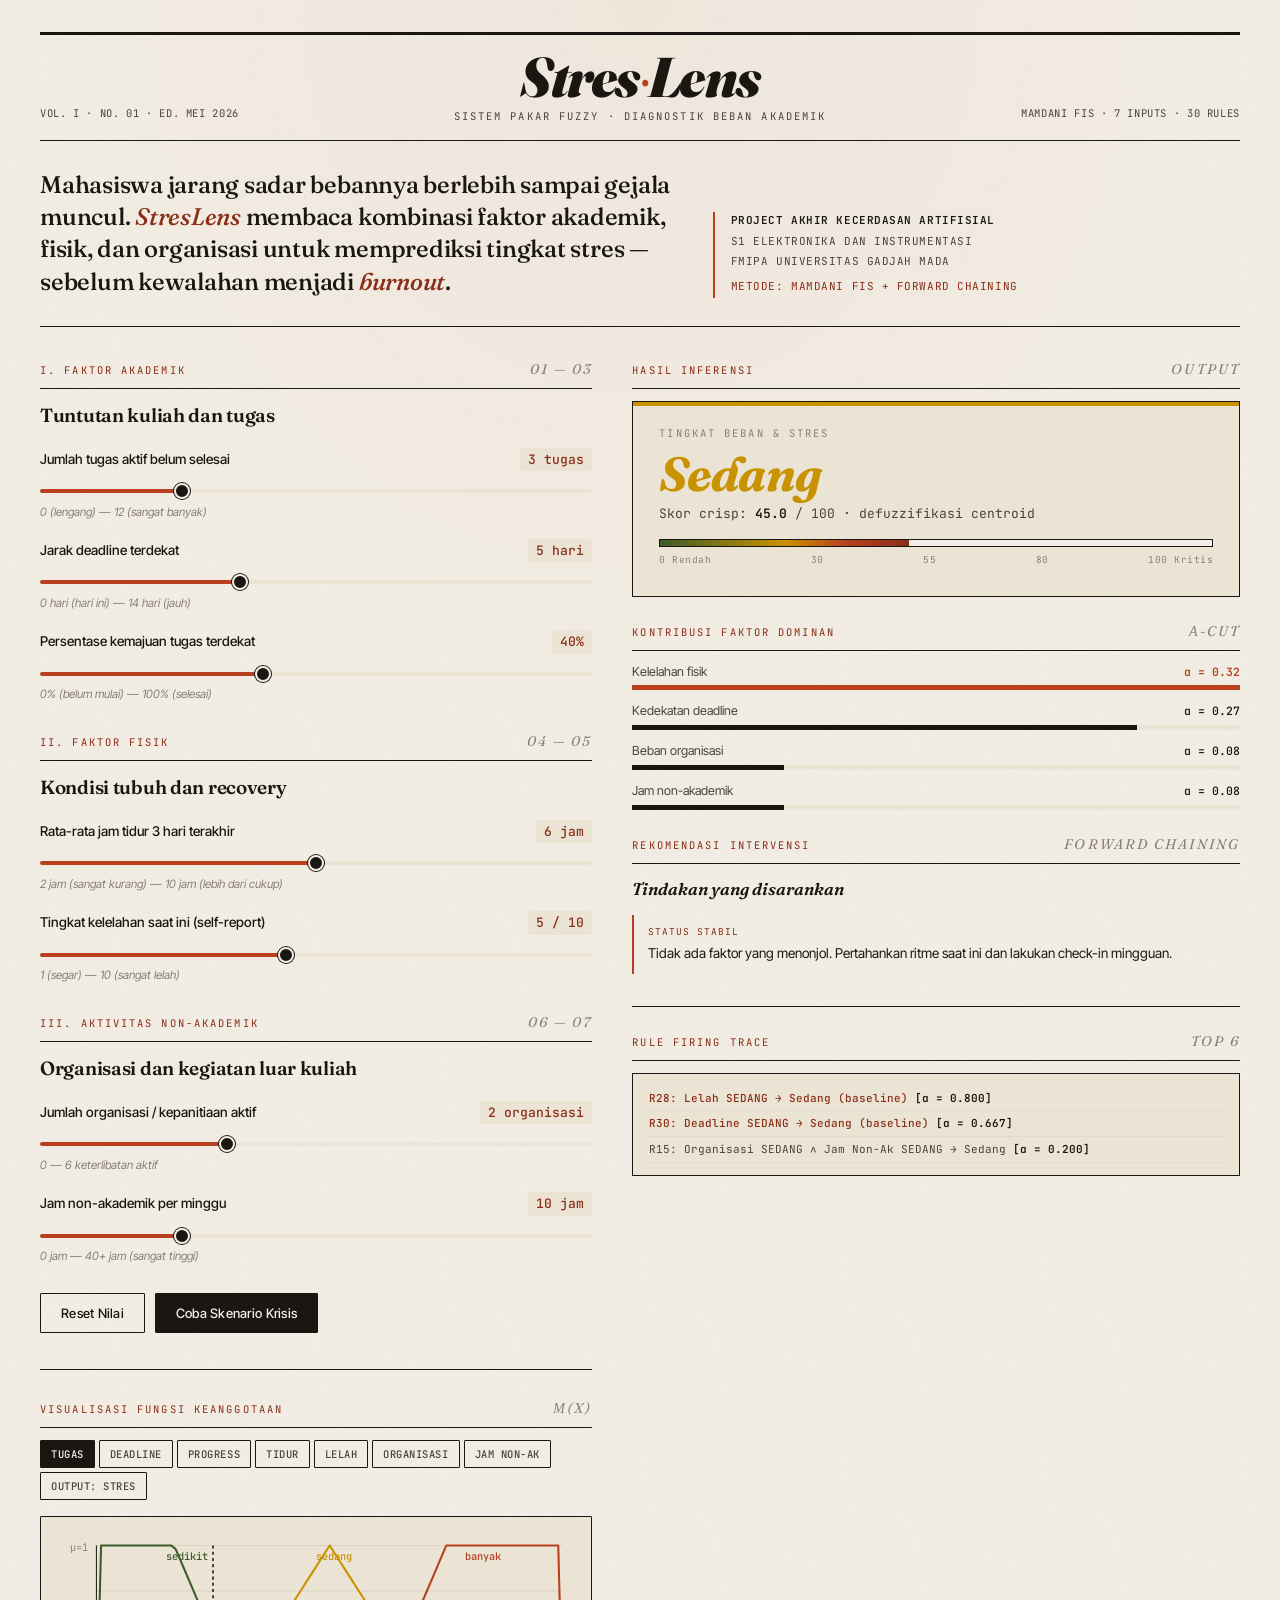
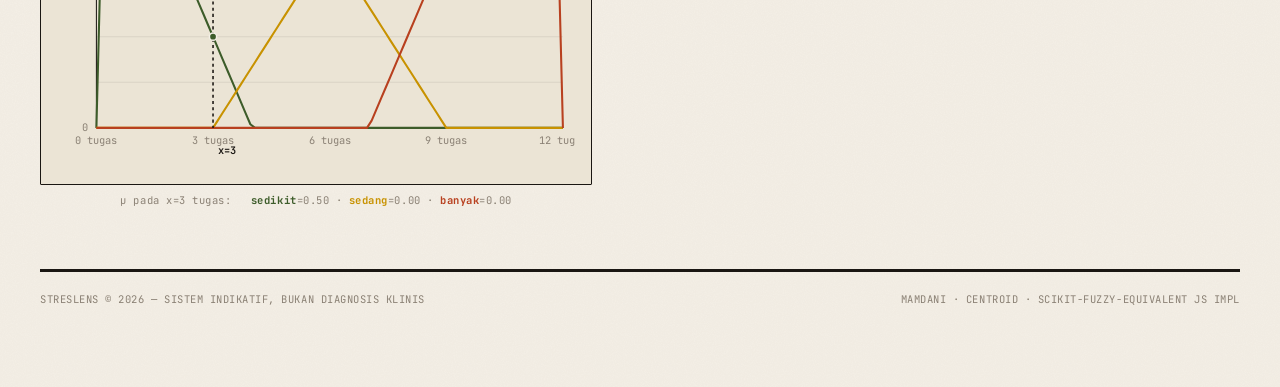
==== index.html @ ad958bd3 "Add files via upload" ====
<!DOCTYPE html>
<html lang="id">
<head>
<meta charset="UTF-8">
<meta name="viewport" content="width=device-width, initial-scale=1.0">
<title>StresLens — Sistem Pakar Beban &amp; Stres Mahasiswa</title>
<link rel="preconnect" href="https://fonts.googleapis.com">
<link rel="preconnect" href="https://fonts.gstatic.com" crossorigin>
<link href="https://fonts.googleapis.com/css2?family=Fraunces:opsz,wght@9..144,400;9..144,500;9..144,600;9..144,700;9..144,900&family=Inter+Tight:wght@400;500;600;700&family=JetBrains+Mono:wght@400;500&display=swap" rel="stylesheet">
<style>
  :root {
    --paper: #f4efe6;
    --paper-deep: #ebe4d5;
    --ink: #1a1612;
    --ink-soft: #4a4339;
    --ink-mute: #8a8074;
    --rule: #1a1612;
    --accent: #b8401f;
    --accent-deep: #8a2f17;
    --blue: #1e3a5f;
    --green: #3d5c2a;
    --amber: #c89200;
    --crit: #8a2f17;
    --grid: rgba(26, 22, 18, 0.08);
  }
  * { box-sizing: border-box; margin: 0; padding: 0; }
  html, body {
    background: var(--paper);
    color: var(--ink);
    font-family: 'Inter Tight', sans-serif;
    font-size: 15px;
    line-height: 1.5;
    -webkit-font-smoothing: antialiased;
  }
  body {
    background-image:
      radial-gradient(ellipse 80% 60% at 50% 0%, rgba(184, 64, 31, 0.04), transparent 60%),
      url("data:image/svg+xml;utf8,<svg xmlns='http://www.w3.org/2000/svg' width='200' height='200'><filter id='n'><feTurbulence type='fractalNoise' baseFrequency='0.9' numOctaves='2'/><feColorMatrix values='0 0 0 0 0.1, 0 0 0 0 0.08, 0 0 0 0 0.06, 0 0 0 0.03 0'/></filter><rect width='100%' height='100%' filter='url(%23n)'/></svg>");
    min-height: 100vh;
  }
  .container { max-width: 1280px; margin: 0 auto; padding: 32px 40px 80px; }

  /* ===== MASTHEAD ===== */
  .masthead {
    border-top: 3px solid var(--ink);
    border-bottom: 1px solid var(--ink);
    padding: 14px 0 18px;
    display: grid;
    grid-template-columns: 1fr auto 1fr;
    align-items: end;
    gap: 24px;
    margin-bottom: 28px;
  }
  .masthead .meta-l, .masthead .meta-r {
    font-family: 'JetBrains Mono', monospace;
    font-size: 10.5px;
    letter-spacing: 0.06em;
    text-transform: uppercase;
    color: var(--ink-soft);
  }
  .masthead .meta-r { text-align: right; }
  .masthead .brand {
    text-align: center;
    line-height: 1;
  }
  .masthead .brand h1 {
    font-family: 'Fraunces', serif;
    font-weight: 900;
    font-size: 56px;
    letter-spacing: -0.025em;
    font-variation-settings: "opsz" 144;
    font-style: italic;
  }
  .masthead .brand h1 .lens {
    font-style: normal;
    font-weight: 400;
    color: var(--accent);
  }
  .masthead .brand .tagline {
    font-family: 'JetBrains Mono', monospace;
    font-size: 10.5px;
    letter-spacing: 0.2em;
    text-transform: uppercase;
    color: var(--ink-soft);
    margin-top: 6px;
  }

  /* ===== INTRO ===== */
  .intro {
    display: grid;
    grid-template-columns: 1.2fr 1fr;
    gap: 40px;
    padding-bottom: 28px;
    margin-bottom: 32px;
    border-bottom: 1px solid var(--rule);
  }
  .intro .deck {
    font-family: 'Fraunces', serif;
    font-size: 24px;
    line-height: 1.35;
    font-weight: 500;
    letter-spacing: -0.01em;
    color: var(--ink);
  }
  .intro .deck em {
    font-style: italic;
    color: var(--accent-deep);
  }
  .intro .byline {
    font-family: 'JetBrains Mono', monospace;
    font-size: 11px;
    letter-spacing: 0.05em;
    color: var(--ink-soft);
    text-transform: uppercase;
    border-left: 2px solid var(--accent);
    padding-left: 16px;
    align-self: end;
  }
  .intro .byline strong { color: var(--ink); font-weight: 600; }
  .intro .byline div { margin-bottom: 4px; }

  /* ===== MAIN LAYOUT ===== */
  .main-grid {
    display: grid;
    grid-template-columns: 1fr 1.1fr;
    gap: 40px;
  }
  @media (max-width: 980px) {
    .main-grid { grid-template-columns: 1fr; }
    .masthead .brand h1 { font-size: 42px; }
    .intro { grid-template-columns: 1fr; }
    .container { padding: 20px 22px 60px; }
  }

  /* ===== SECTION LABEL ===== */
  .section-label {
    font-family: 'JetBrains Mono', monospace;
    font-size: 10.5px;
    letter-spacing: 0.2em;
    text-transform: uppercase;
    color: var(--accent-deep);
    margin-bottom: 12px;
    padding-bottom: 8px;
    border-bottom: 1px solid var(--rule);
    display: flex;
    justify-content: space-between;
    align-items: baseline;
  }
  .section-label .num {
    font-family: 'Fraunces', serif;
    font-style: italic;
    font-size: 14px;
    color: var(--ink-mute);
  }

  /* ===== INPUT CARDS ===== */
  .input-block { margin-bottom: 28px; }
  .input-block h3 {
    font-family: 'Fraunces', serif;
    font-weight: 600;
    font-size: 19px;
    letter-spacing: -0.015em;
    margin-bottom: 18px;
  }
  .field { margin-bottom: 18px; }
  .field-row {
    display: flex;
    justify-content: space-between;
    align-items: baseline;
    margin-bottom: 6px;
  }
  .field-label {
    font-size: 13.5px;
    font-weight: 500;
    color: var(--ink);
  }
  .field-value {
    font-family: 'JetBrains Mono', monospace;
    font-size: 13px;
    color: var(--accent-deep);
    font-weight: 500;
    padding: 2px 8px;
    background: var(--paper-deep);
    border-radius: 2px;
  }
  .field-hint {
    font-size: 11.5px;
    color: var(--ink-mute);
    font-style: italic;
    margin-top: 4px;
  }

  /* Custom range slider */
  input[type="range"] {
    width: 100%;
    -webkit-appearance: none;
    appearance: none;
    background: transparent;
    cursor: pointer;
    margin-top: 4px;
  }
  input[type="range"]::-webkit-slider-runnable-track {
    height: 4px;
    background: linear-gradient(to right, var(--accent) 0%, var(--accent) var(--fill, 0%), var(--paper-deep) var(--fill, 0%), var(--paper-deep) 100%);
    border-radius: 2px;
  }
  input[type="range"]::-moz-range-track {
    height: 4px;
    background: var(--paper-deep);
    border-radius: 2px;
  }
  input[type="range"]::-webkit-slider-thumb {
    -webkit-appearance: none;
    appearance: none;
    width: 16px;
    height: 16px;
    background: var(--ink);
    border-radius: 50%;
    margin-top: -6px;
    border: 2px solid var(--paper);
    box-shadow: 0 0 0 1px var(--ink);
    transition: transform 0.15s;
  }
  input[type="range"]::-webkit-slider-thumb:hover {
    transform: scale(1.15);
  }
  input[type="range"]::-moz-range-thumb {
    width: 16px;
    height: 16px;
    background: var(--ink);
    border-radius: 50%;
    border: 2px solid var(--paper);
    box-shadow: 0 0 0 1px var(--ink);
  }

  /* Buttons */
  .btn-row { display: flex; gap: 10px; margin-top: 8px; }
  button {
    font-family: 'Inter Tight', sans-serif;
    font-size: 13px;
    font-weight: 500;
    padding: 11px 20px;
    border: 1px solid var(--ink);
    background: var(--ink);
    color: var(--paper);
    cursor: pointer;
    letter-spacing: 0.02em;
    transition: all 0.2s;
    border-radius: 1px;
  }
  button:hover { background: var(--accent); border-color: var(--accent); }
  button.secondary {
    background: transparent;
    color: var(--ink);
  }
  button.secondary:hover {
    background: var(--paper-deep);
    color: var(--ink);
    border-color: var(--ink);
  }

  /* ===== OUTPUT PANEL ===== */
  .output-panel { position: sticky; top: 20px; }
  .verdict {
    border: 1px solid var(--rule);
    padding: 24px 26px 28px;
    background: var(--paper-deep);
    position: relative;
    margin-bottom: 24px;
  }
  .verdict::before {
    content: '';
    position: absolute; top: 0; left: 0; right: 0; height: 4px;
    background: var(--accent);
    transition: background 0.4s;
  }
  .verdict[data-level="rendah"]::before { background: var(--green); }
  .verdict[data-level="sedang"]::before { background: var(--amber); }
  .verdict[data-level="tinggi"]::before { background: var(--accent); }
  .verdict[data-level="kritis"]::before { background: var(--crit); }

  .verdict .v-label {
    font-family: 'JetBrains Mono', monospace;
    font-size: 10.5px;
    letter-spacing: 0.2em;
    text-transform: uppercase;
    color: var(--ink-mute);
    margin-bottom: 8px;
  }
  .verdict .v-level {
    font-family: 'Fraunces', serif;
    font-weight: 700;
    font-size: 48px;
    line-height: 1;
    letter-spacing: -0.02em;
    margin-bottom: 6px;
    font-style: italic;
  }
  .verdict[data-level="rendah"] .v-level { color: var(--green); }
  .verdict[data-level="sedang"] .v-level { color: var(--amber); }
  .verdict[data-level="tinggi"] .v-level { color: var(--accent); }
  .verdict[data-level="kritis"] .v-level { color: var(--crit); }

  .verdict .v-score {
    font-family: 'JetBrains Mono', monospace;
    font-size: 13px;
    color: var(--ink-soft);
    margin-bottom: 16px;
  }
  .verdict .v-score strong { color: var(--ink); font-weight: 600; }

  .v-bar {
    height: 8px;
    background: var(--paper);
    position: relative;
    border: 1px solid var(--rule);
    margin-bottom: 6px;
  }
  .v-bar-fill {
    height: 100%;
    background: linear-gradient(to right, var(--green), var(--amber) 50%, var(--accent) 75%, var(--crit));
    width: var(--score, 0%);
    transition: width 0.5s cubic-bezier(0.2, 0.8, 0.2, 1);
  }
  .v-bar-marks {
    display: flex;
    justify-content: space-between;
    font-family: 'JetBrains Mono', monospace;
    font-size: 9.5px;
    color: var(--ink-mute);
    letter-spacing: 0.05em;
  }

  /* Factor breakdown */
  .factors { margin-bottom: 24px; }
  .factor-bar {
    margin-bottom: 12px;
  }
  .factor-row {
    display: flex;
    justify-content: space-between;
    align-items: baseline;
    margin-bottom: 4px;
    font-size: 12.5px;
  }
  .factor-row .label { color: var(--ink-soft); }
  .factor-row .val {
    font-family: 'JetBrains Mono', monospace;
    font-size: 11.5px;
    color: var(--ink);
    font-weight: 500;
  }
  .factor-track {
    height: 5px;
    background: var(--paper-deep);
    border-radius: 0;
    overflow: hidden;
  }
  .factor-track .fill {
    height: 100%;
    background: var(--ink);
    transition: width 0.5s;
  }
  .factor-bar.dominant .factor-track .fill { background: var(--accent); }
  .factor-bar.dominant .factor-row .val { color: var(--accent); font-weight: 600; }

  /* Recommendations */
  .recs h3 {
    font-family: 'Fraunces', serif;
    font-weight: 600;
    font-size: 17px;
    margin-bottom: 14px;
    font-style: italic;
  }
  .rec-item {
    border-left: 2px solid var(--accent);
    padding: 10px 0 10px 14px;
    margin-bottom: 12px;
    font-size: 13.5px;
    line-height: 1.55;
  }
  .rec-item .tag {
    font-family: 'JetBrains Mono', monospace;
    font-size: 9.5px;
    letter-spacing: 0.1em;
    text-transform: uppercase;
    color: var(--accent-deep);
    margin-bottom: 3px;
    display: block;
  }

  /* MF Plot */
  .mf-section {
    margin-top: 36px;
    padding-top: 28px;
    border-top: 1px solid var(--rule);
  }
  .mf-tabs {
    display: flex;
    gap: 4px;
    margin-bottom: 16px;
    flex-wrap: wrap;
  }
  .mf-tab {
    font-family: 'JetBrains Mono', monospace;
    font-size: 10.5px;
    letter-spacing: 0.05em;
    text-transform: uppercase;
    padding: 6px 10px;
    border: 1px solid var(--rule);
    background: transparent;
    color: var(--ink-soft);
    cursor: pointer;
    border-radius: 1px;
  }
  .mf-tab.active {
    background: var(--ink);
    color: var(--paper);
    border-color: var(--ink);
  }
  .mf-tab:hover:not(.active) { background: var(--paper-deep); color: var(--ink); }
  .mf-plot {
    background: var(--paper-deep);
    border: 1px solid var(--rule);
    padding: 16px;
    border-radius: 1px;
  }
  .mf-caption {
    font-family: 'JetBrains Mono', monospace;
    font-size: 10.5px;
    letter-spacing: 0.05em;
    color: var(--ink-mute);
    margin-top: 8px;
    text-align: center;
  }
  .mf-caption strong { color: var(--accent-deep); }

  /* Rules trace */
  .trace-section {
    margin-top: 32px;
    padding-top: 24px;
    border-top: 1px solid var(--rule);
  }
  .trace-list {
    max-height: 220px;
    overflow-y: auto;
    background: var(--paper-deep);
    border: 1px solid var(--rule);
    padding: 12px 16px;
    font-family: 'JetBrains Mono', monospace;
    font-size: 11px;
    line-height: 1.7;
  }
  .trace-list::-webkit-scrollbar { width: 6px; }
  .trace-list::-webkit-scrollbar-track { background: var(--paper-deep); }
  .trace-list::-webkit-scrollbar-thumb { background: var(--ink-mute); }
  .trace-rule {
    color: var(--ink-soft);
    padding: 3px 0;
    border-bottom: 1px dotted rgba(0,0,0,0.08);
  }
  .trace-rule.active { color: var(--accent-deep); font-weight: 500; }
  .trace-rule .firing {
    color: var(--ink);
    font-weight: 600;
  }
  .trace-empty {
    color: var(--ink-mute);
    font-style: italic;
    font-family: 'Inter Tight', sans-serif;
    font-size: 12px;
  }

  /* Footer */
  footer {
    margin-top: 60px;
    padding-top: 20px;
    border-top: 3px solid var(--ink);
    display: flex;
    justify-content: space-between;
    font-family: 'JetBrains Mono', monospace;
    font-size: 10.5px;
    letter-spacing: 0.05em;
    color: var(--ink-mute);
    text-transform: uppercase;
  }

  /* Decorative ornament */
  .ornament {
    display: flex;
    justify-content: center;
    margin: 8px 0 4px;
    color: var(--accent);
    font-family: 'Fraunces', serif;
    font-size: 16px;
    letter-spacing: 0.5em;
  }
</style>
</head>
<body>
<div class="container">

  <!-- MASTHEAD -->
  <header class="masthead">
    <div class="meta-l">Vol. I &middot; No. 01 &middot; Ed. Mei 2026</div>
    <div class="brand">
      <h1>Stres<span class="lens">·</span><em>Lens</em></h1>
      <div class="tagline">Sistem Pakar Fuzzy &middot; Diagnostik Beban Akademik</div>
    </div>
    <div class="meta-r">Mamdani FIS &middot; 7 Inputs &middot; 30 Rules</div>
  </header>

  <!-- INTRO -->
  <section class="intro">
    <div class="deck">
      Mahasiswa jarang sadar bebannya berlebih sampai gejala muncul. <em>StresLens</em> membaca kombinasi faktor akademik, fisik, dan organisasi untuk memprediksi tingkat stres &mdash; sebelum kewalahan menjadi <em>burnout</em>.
    </div>
    <div class="byline">
      <div><strong>Project Akhir Kecerdasan Artifisial</strong></div>
      <div>S1 Elektronika dan Instrumentasi</div>
      <div>FMIPA Universitas Gadjah Mada</div>
      <div style="margin-top: 8px; color: var(--accent-deep);">Metode: Mamdani FIS + Forward Chaining</div>
    </div>
  </section>

  <!-- MAIN GRID -->
  <div class="main-grid">

    <!-- LEFT: INPUT -->
    <section class="input-column">

      <!-- Akademik -->
      <div class="input-block">
        <div class="section-label">
          <span>I. Faktor Akademik</span>
          <span class="num">01 — 03</span>
        </div>
        <h3>Tuntutan kuliah dan tugas</h3>

        <div class="field">
          <div class="field-row">
            <span class="field-label">Jumlah tugas aktif belum selesai</span>
            <span class="field-value" id="v-tugas">3 tugas</span>
          </div>
          <input type="range" id="i-tugas" min="0" max="12" step="1" value="3">
          <div class="field-hint">0 (lengang) — 12 (sangat banyak)</div>
        </div>

        <div class="field">
          <div class="field-row">
            <span class="field-label">Jarak deadline terdekat</span>
            <span class="field-value" id="v-deadline">5 hari</span>
          </div>
          <input type="range" id="i-deadline" min="0" max="14" step="1" value="5">
          <div class="field-hint">0 hari (hari ini) — 14 hari (jauh)</div>
        </div>

        <div class="field">
          <div class="field-row">
            <span class="field-label">Persentase kemajuan tugas terdekat</span>
            <span class="field-value" id="v-progress">40%</span>
          </div>
          <input type="range" id="i-progress" min="0" max="100" step="5" value="40">
          <div class="field-hint">0% (belum mulai) — 100% (selesai)</div>
        </div>
      </div>

      <!-- Fisik -->
      <div class="input-block">
        <div class="section-label">
          <span>II. Faktor Fisik</span>
          <span class="num">04 — 05</span>
        </div>
        <h3>Kondisi tubuh dan recovery</h3>

        <div class="field">
          <div class="field-row">
            <span class="field-label">Rata-rata jam tidur 3 hari terakhir</span>
            <span class="field-value" id="v-tidur">6 jam</span>
          </div>
          <input type="range" id="i-tidur" min="2" max="10" step="0.5" value="6">
          <div class="field-hint">2 jam (sangat kurang) — 10 jam (lebih dari cukup)</div>
        </div>

        <div class="field">
          <div class="field-row">
            <span class="field-label">Tingkat kelelahan saat ini (self-report)</span>
            <span class="field-value" id="v-lelah">5 / 10</span>
          </div>
          <input type="range" id="i-lelah" min="1" max="10" step="1" value="5">
          <div class="field-hint">1 (segar) — 10 (sangat lelah)</div>
        </div>
      </div>

      <!-- Non-Akademik -->
      <div class="input-block">
        <div class="section-label">
          <span>III. Aktivitas Non-Akademik</span>
          <span class="num">06 — 07</span>
        </div>
        <h3>Organisasi dan kegiatan luar kuliah</h3>

        <div class="field">
          <div class="field-row">
            <span class="field-label">Jumlah organisasi / kepanitiaan aktif</span>
            <span class="field-value" id="v-org">2 organisasi</span>
          </div>
          <input type="range" id="i-org" min="0" max="6" step="1" value="2">
          <div class="field-hint">0 — 6 keterlibatan aktif</div>
        </div>

        <div class="field">
          <div class="field-row">
            <span class="field-label">Jam non-akademik per minggu</span>
            <span class="field-value" id="v-jamnon">10 jam</span>
          </div>
          <input type="range" id="i-jamnon" min="0" max="40" step="1" value="10">
          <div class="field-hint">0 jam — 40+ jam (sangat tinggi)</div>
        </div>
      </div>

      <div class="btn-row">
        <button id="btn-reset" class="secondary">Reset Nilai</button>
        <button id="btn-preset-skenario">Coba Skenario Krisis</button>
      </div>

      <!-- MF Visualization -->
      <div class="mf-section">
        <div class="section-label">
          <span>Visualisasi Fungsi Keanggotaan</span>
          <span class="num">μ(x)</span>
        </div>
        <div class="mf-tabs" id="mf-tabs">
          <button class="mf-tab active" data-var="tugas">Tugas</button>
          <button class="mf-tab" data-var="deadline">Deadline</button>
          <button class="mf-tab" data-var="progress">Progress</button>
          <button class="mf-tab" data-var="tidur">Tidur</button>
          <button class="mf-tab" data-var="lelah">Lelah</button>
          <button class="mf-tab" data-var="org">Organisasi</button>
          <button class="mf-tab" data-var="jamnon">Jam Non-Ak</button>
          <button class="mf-tab" data-var="output">Output: Stres</button>
        </div>
        <div class="mf-plot">
          <svg id="mf-svg" viewBox="0 0 500 220" width="100%" preserveAspectRatio="xMidYMid meet"></svg>
        </div>
        <div class="mf-caption" id="mf-caption">Garis vertikal = nilai input saat ini. <strong>μ</strong> = derajat keanggotaan tiap himpunan fuzzy.</div>
      </div>

    </section>

    <!-- RIGHT: OUTPUT -->
    <section class="output-panel">

      <div class="section-label">
        <span>Hasil Inferensi</span>
        <span class="num">Output</span>
      </div>

      <div class="verdict" id="verdict" data-level="sedang">
        <div class="v-label">Tingkat Beban &amp; Stres</div>
        <div class="v-level" id="v-leveltext">Sedang</div>
        <div class="v-score">Skor crisp: <strong id="v-scorenum">52.4</strong> / 100 &middot; defuzzifikasi centroid</div>
        <div class="v-bar"><div class="v-bar-fill" id="v-barfill"></div></div>
        <div class="v-bar-marks">
          <span>0 Rendah</span>
          <span>30</span>
          <span>55</span>
          <span>80</span>
          <span>100 Kritis</span>
        </div>
      </div>

      <div class="factors">
        <div class="section-label">
          <span>Kontribusi Faktor Dominan</span>
          <span class="num">α-cut</span>
        </div>
        <div id="factors-list"></div>
      </div>

      <div class="recs">
        <div class="section-label">
          <span>Rekomendasi Intervensi</span>
          <span class="num">Forward Chaining</span>
        </div>
        <h3>Tindakan yang disarankan</h3>
        <div id="recs-list"></div>
      </div>

      <div class="trace-section">
        <div class="section-label">
          <span>Rule Firing Trace</span>
          <span class="num">Top 6</span>
        </div>
        <div class="trace-list" id="trace-list"></div>
      </div>

    </section>
  </div>

  <footer>
    <div>StresLens © 2026 — Sistem indikatif, bukan diagnosis klinis</div>
    <div>Mamdani · Centroid · scikit-fuzzy-equivalent JS impl</div>
  </footer>
</div>

<script>
/* ============================================================
   STRESLENS — Fuzzy Inference System (Mamdani)
   ============================================================
   Variabel input (7):
     tugas    : 0 - 12  (sedikit, sedang, banyak)
     deadline : 0 - 14  (dekat, sedang, jauh)        [hari]
     progress : 0 - 100 (rendah, sedang, tinggi)     [%]
     tidur    : 2 - 10  (kurang, cukup, lebih)       [jam]
     lelah    : 1 - 10  (segar, sedang, lelah)
     org      : 0 - 6   (sedikit, sedang, banyak)
     jamnon   : 0 - 40  (sedikit, sedang, banyak)    [jam/minggu]

   Output:
     stres    : 0 - 100 (rendah, sedang, tinggi, kritis)
============================================================ */

// ---------- Membership Functions ----------
function trimf(x, [a, b, c]) {
  if (x <= a || x >= c) return 0;
  if (x === b) return 1;
  if (x < b) return (x - a) / (b - a);
  return (c - x) / (c - b);
}
function trapmf(x, [a, b, c, d]) {
  if (x <= a || x >= d) return 0;
  if (x >= b && x <= c) return 1;
  if (x < b) return (x - a) / (b - a);
  return (d - x) / (d - c);
}

// ---------- Variable definitions ----------
const VARS = {
  tugas: {
    range: [0, 12], unit: 'tugas',
    sets: {
      sedikit: { type: 'trap', p: [0, 0, 2, 4], color: '#3d5c2a' },
      sedang:  { type: 'tri',  p: [3, 6, 9],    color: '#c89200' },
      banyak:  { type: 'trap', p: [7, 9, 12, 12], color: '#b8401f' }
    }
  },
  deadline: {
    range: [0, 14], unit: 'hari',
    sets: {
      dekat:  { type: 'trap', p: [0, 0, 2, 4],  color: '#b8401f' },
      sedang: { type: 'tri',  p: [3, 6, 9],     color: '#c89200' },
      jauh:   { type: 'trap', p: [7, 10, 14, 14], color: '#3d5c2a' }
    }
  },
  progress: {
    range: [0, 100], unit: '%',
    sets: {
      rendah:  { type: 'trap', p: [0, 0, 25, 45],   color: '#b8401f' },
      sedang:  { type: 'tri',  p: [30, 55, 80],     color: '#c89200' },
      tinggi:  { type: 'trap', p: [65, 85, 100, 100], color: '#3d5c2a' }
    }
  },
  tidur: {
    range: [2, 10], unit: 'jam',
    sets: {
      kurang: { type: 'trap', p: [2, 2, 4, 6],  color: '#b8401f' },
      cukup:  { type: 'tri',  p: [5, 7, 9],     color: '#3d5c2a' },
      lebih:  { type: 'trap', p: [8, 9, 10, 10], color: '#1e3a5f' }
    }
  },
  lelah: {
    range: [1, 10], unit: '',
    sets: {
      segar:  { type: 'trap', p: [1, 1, 3, 5],  color: '#3d5c2a' },
      sedang: { type: 'tri',  p: [3, 5.5, 8],   color: '#c89200' },
      lelah:  { type: 'trap', p: [6, 8, 10, 10], color: '#b8401f' }
    }
  },
  org: {
    range: [0, 6], unit: 'org',
    sets: {
      sedikit: { type: 'trap', p: [0, 0, 1, 2],  color: '#3d5c2a' },
      sedang:  { type: 'tri',  p: [1, 2.5, 4],   color: '#c89200' },
      banyak:  { type: 'trap', p: [3, 4, 6, 6],  color: '#b8401f' }
    }
  },
  jamnon: {
    range: [0, 40], unit: 'jam',
    sets: {
      sedikit: { type: 'trap', p: [0, 0, 5, 12],   color: '#3d5c2a' },
      sedang:  { type: 'tri',  p: [8, 18, 28],    color: '#c89200' },
      banyak:  { type: 'trap', p: [22, 30, 40, 40], color: '#b8401f' }
    }
  },
  // Output
  stres: {
    range: [0, 100], unit: '',
    sets: {
      rendah:  { type: 'trap', p: [0, 0, 15, 35],    color: '#3d5c2a' },
      sedang:  { type: 'tri',  p: [25, 45, 65],      color: '#c89200' },
      tinggi:  { type: 'tri',  p: [55, 72, 88],      color: '#b8401f' },
      kritis:  { type: 'trap', p: [78, 90, 100, 100], color: '#8a2f17' }
    }
  }
};

function mu(varName, setName, x) {
  const s = VARS[varName].sets[setName];
  return s.type === 'tri' ? trimf(x, s.p) : trapmf(x, s.p);
}

// ---------- Rule base ----------
// Each rule: { ant: [[var, set], ...], cons: setname, op: 'AND'/'OR', weight }
const RULES = [
  // === ACADEMIC PRESSURE ===
  { ant: [['tugas','banyak'], ['deadline','dekat']], cons: 'kritis', op:'AND',
    label: 'Tugas BANYAK ∧ Deadline DEKAT → Kritis' },
  { ant: [['tugas','banyak'], ['deadline','dekat'], ['progress','rendah']], cons: 'kritis', op:'AND',
    label: 'Tugas BANYAK ∧ Deadline DEKAT ∧ Progress RENDAH → Kritis' },
  { ant: [['tugas','banyak'], ['progress','rendah']], cons: 'tinggi', op:'AND',
    label: 'Tugas BANYAK ∧ Progress RENDAH → Tinggi' },
  { ant: [['tugas','sedang'], ['deadline','dekat']], cons: 'tinggi', op:'AND',
    label: 'Tugas SEDANG ∧ Deadline DEKAT → Tinggi' },
  { ant: [['tugas','sedang'], ['deadline','sedang']], cons: 'sedang', op:'AND',
    label: 'Tugas SEDANG ∧ Deadline SEDANG → Sedang' },
  { ant: [['tugas','sedikit'], ['deadline','jauh']], cons: 'rendah', op:'AND',
    label: 'Tugas SEDIKIT ∧ Deadline JAUH → Rendah' },
  { ant: [['tugas','sedikit'], ['progress','tinggi']], cons: 'rendah', op:'AND',
    label: 'Tugas SEDIKIT ∧ Progress TINGGI → Rendah' },

  // === PHYSICAL FACTORS ===
  { ant: [['tidur','kurang'], ['lelah','lelah']], cons: 'tinggi', op:'AND',
    label: 'Tidur KURANG ∧ Lelah TINGGI → Tinggi' },
  { ant: [['tidur','kurang'], ['lelah','lelah'], ['tugas','banyak']], cons: 'kritis', op:'AND',
    label: 'Tidur KURANG ∧ Lelah TINGGI ∧ Tugas BANYAK → Kritis' },
  { ant: [['tidur','cukup'], ['lelah','segar']], cons: 'rendah', op:'AND',
    label: 'Tidur CUKUP ∧ Lelah SEGAR → Rendah' },
  { ant: [['tidur','kurang']], cons: 'sedang', op:'AND',
    label: 'Tidur KURANG → Sedang' },
  { ant: [['lelah','lelah']], cons: 'tinggi', op:'AND',
    label: 'Lelah TINGGI → Tinggi' },

  // === NON-ACADEMIC OVERLOAD ===
  { ant: [['org','banyak'], ['jamnon','banyak']], cons: 'tinggi', op:'AND',
    label: 'Organisasi BANYAK ∧ Jam Non-Ak BANYAK → Tinggi' },
  { ant: [['org','banyak'], ['jamnon','banyak'], ['tugas','banyak']], cons: 'kritis', op:'AND',
    label: 'Organisasi BANYAK ∧ Jam Non-Ak BANYAK ∧ Tugas BANYAK → Kritis' },
  { ant: [['org','sedang'], ['jamnon','sedang']], cons: 'sedang', op:'AND',
    label: 'Organisasi SEDANG ∧ Jam Non-Ak SEDANG → Sedang' },
  { ant: [['org','sedikit'], ['jamnon','sedikit']], cons: 'rendah', op:'AND',
    label: 'Organisasi SEDIKIT ∧ Jam Non-Ak SEDIKIT → Rendah' },

  // === CROSS-DOMAIN COMPOUND ===
  { ant: [['tugas','banyak'], ['tidur','kurang'], ['org','banyak']], cons: 'kritis', op:'AND',
    label: 'Tugas BANYAK ∧ Tidur KURANG ∧ Org BANYAK → Kritis (compound)' },
  { ant: [['deadline','dekat'], ['lelah','lelah']], cons: 'tinggi', op:'AND',
    label: 'Deadline DEKAT ∧ Lelah TINGGI → Tinggi' },
  { ant: [['deadline','dekat'], ['progress','rendah'], ['tidur','kurang']], cons: 'kritis', op:'AND',
    label: 'Deadline DEKAT ∧ Progress RENDAH ∧ Tidur KURANG → Kritis' },
  { ant: [['tugas','sedang'], ['lelah','sedang'], ['jamnon','sedang']], cons: 'sedang', op:'AND',
    label: 'Tugas SEDANG ∧ Lelah SEDANG ∧ Jam Non-Ak SEDANG → Sedang' },

  // === COMPENSATING POSITIVE ===
  { ant: [['progress','tinggi'], ['tidur','cukup']], cons: 'rendah', op:'AND',
    label: 'Progress TINGGI ∧ Tidur CUKUP → Rendah' },
  { ant: [['tugas','sedang'], ['progress','tinggi'], ['lelah','segar']], cons: 'rendah', op:'AND',
    label: 'Tugas SEDANG ∧ Progress TINGGI ∧ Lelah SEGAR → Rendah' },
  { ant: [['deadline','jauh'], ['progress','tinggi']], cons: 'rendah', op:'AND',
    label: 'Deadline JAUH ∧ Progress TINGGI → Rendah' },
  { ant: [['deadline','jauh'], ['lelah','segar']], cons: 'rendah', op:'AND',
    label: 'Deadline JAUH ∧ Lelah SEGAR → Rendah' },

  // === EXTREME COMPOUND (krisis amplification) ===
  { ant: [['tugas','banyak'], ['deadline','dekat'], ['lelah','lelah']], cons: 'kritis', op:'AND',
    label: 'Tugas BANYAK ∧ Deadline DEKAT ∧ Lelah TINGGI → Kritis' },
  { ant: [['deadline','dekat'], ['progress','rendah'], ['lelah','lelah']], cons: 'kritis', op:'AND',
    label: 'Deadline DEKAT ∧ Progress RENDAH ∧ Lelah TINGGI → Kritis' },
  { ant: [['tugas','banyak'], ['tidur','kurang']], cons: 'tinggi', op:'AND',
    label: 'Tugas BANYAK ∧ Tidur KURANG → Tinggi' },

  // === COVERAGE FILL (handle "in-between" states) ===
  { ant: [['lelah','sedang']], cons: 'sedang', op:'AND',
    label: 'Lelah SEDANG → Sedang (baseline)' },
  { ant: [['tugas','sedang']], cons: 'sedang', op:'AND',
    label: 'Tugas SEDANG → Sedang (baseline)' },
  { ant: [['deadline','sedang']], cons: 'sedang', op:'AND',
    label: 'Deadline SEDANG → Sedang (baseline)' }
];

// ---------- Inference (Mamdani) ----------
function inferStresLevel(inputs) {
  // For each rule, compute firing strength α
  const fired = RULES.map((rule, idx) => {
    const memberships = rule.ant.map(([v, s]) => mu(v, s, inputs[v]));
    let alpha;
    if (rule.op === 'AND') alpha = Math.min(...memberships);
    else alpha = Math.max(...memberships);
    return { idx, rule, alpha, members: memberships };
  });

  // Aggregate over output domain
  const xMin = 0, xMax = 100, steps = 200;
  const xs = [];
  const ys = [];
  for (let i = 0; i <= steps; i++) {
    const x = xMin + (xMax - xMin) * i / steps;
    xs.push(x);
    let yAgg = 0;
    for (const f of fired) {
      if (f.alpha === 0) continue;
      const muOut = mu('stres', f.rule.cons, x);
      const clipped = Math.min(f.alpha, muOut);
      yAgg = Math.max(yAgg, clipped);
    }
    ys.push(yAgg);
  }

  // Defuzzification: centroid
  let num = 0, den = 0;
  for (let i = 0; i < xs.length; i++) {
    num += xs[i] * ys[i];
    den += ys[i];
  }
  const crisp = den > 0 ? num / den : 0;

  // Determine linguistic label: hybrid threshold + membership
  // Pure max-μ can be misleading when multiple sets overlap heavily at boundaries
  // We use crisp value thresholds aligned with the user's bar marks
  const outMu = {};
  for (const s in VARS.stres.sets) outMu[s] = mu('stres', s, crisp);
  let label;
  if (crisp < 28)      label = 'rendah';
  else if (crisp < 52) label = 'sedang';
  else if (crisp < 75) label = 'tinggi';
  else                 label = 'kritis';

  return { crisp, label, outMu, fired, xs, ys };
}

// ---------- Factor contribution analysis ----------
// "Contribution" = how much each input drives stress upward
// We approximate as: max α of rules in which that variable participates with a high-stress set
function factorContributions(inputs, fired) {
  const stressSets = ['sedang','tinggi','kritis'];
  const contrib = {};
  const vars = ['tugas','deadline','progress','tidur','lelah','org','jamnon'];
  for (const v of vars) contrib[v] = 0;

  for (const f of fired) {
    if (!stressSets.includes(f.rule.cons)) continue;
    if (f.alpha === 0) continue;
    // weight by output severity
    const sev = f.rule.cons === 'kritis' ? 1.0 : f.rule.cons === 'tinggi' ? 0.75 : 0.4;
    for (const [v] of f.rule.ant) {
      contrib[v] = Math.max(contrib[v], f.alpha * sev);
    }
  }
  return contrib;
}

// ---------- Forward chaining recommendations ----------
function generateRecommendations(inputs, result) {
  const recs = [];
  const I = inputs;

  // Sleep & fatigue takes priority — physical first
  if (I.tidur < 5.5 && I.lelah >= 7) {
    recs.push({tag:'Prioritas Fisik', text: `Tidur Anda hanya ${I.tidur} jam dengan kelelahan ${I.lelah}/10. Sebelum lanjut bekerja, tidur 4-6 jam dulu — produktivitas defisit tidur turun hingga 30%.`});
  } else if (I.tidur < 5) {
    recs.push({tag:'Prioritas Fisik', text: `Tidur ${I.tidur} jam tergolong kurang. Targetkan minimal 6,5 jam malam ini bahkan jika ada deadline.`});
  } else if (I.lelah >= 8) {
    recs.push({tag:'Recovery', text: `Tingkat kelelahan ${I.lelah}/10 sudah tinggi. Ambil jeda 30-60 menit sebelum sesi belajar berikutnya — power nap atau jalan kaki.`});
  }

  // Academic — urgent deadline
  if (I.deadline <= 2 && I.progress < 50) {
    recs.push({tag:'Tindakan Akademik', text: `Deadline ${I.deadline} hari lagi tapi progress baru ${I.progress}%. Pecah tugas jadi 3 milestone hari ini. Jangan mulai tugas lain sampai ini ≥70%.`});
  } else if (I.tugas >= 8 && I.progress < 40) {
    recs.push({tag:'Manajemen Prioritas', text: `${I.tugas} tugas aktif dengan progress rendah — ini sinyal kewalahan. Buat matriks Eisenhower: urutkan berdasarkan deadline × bobot nilai, eksekusi top-3 saja.`});
  } else if (I.tugas >= 5 && I.deadline >= 5) {
    recs.push({tag:'Strategi Akademik', text: `Tugas cukup banyak (${I.tugas}) tapi deadline masih ada ruang. Alokasikan 2-3 jam per tugas dalam 5 hari ke depan untuk hindari penumpukan.`});
  }

  // Non-academic overload
  if (I.org >= 3 && I.jamnon >= 20) {
    recs.push({tag:'Beban Non-Akademik', text: `Aktif di ${I.org} organisasi dengan ${I.jamnon} jam/minggu — ini melebihi rata-rata sehat. Pertimbangkan delegasi tugas ke anggota lain atau pull-back sementara dari 1 kegiatan.`});
  } else if (I.org >= 2 && result.crisp >= 70) {
    recs.push({tag:'Beban Non-Akademik', text: `Saat stres akademik tinggi, kegiatan organisasi tetap bisa dijalankan tapi minimalisir komitmen baru selama 2 minggu ke depan.`});
  }

  // Critical level — escalation
  if (result.crisp >= 80) {
    recs.push({tag:'Eskalasi', text: `Skor stres masuk zona kritis (${result.crisp.toFixed(1)}/100). Jika kondisi ini berlangsung >1 minggu, jadwalkan konsultasi ke Gadjah Mada Medical Center (GMC) atau unit konseling fakultas. Ini bukan kelemahan — ini langkah cerdas.`});
  } else if (result.crisp >= 60) {
    recs.push({tag:'Self-Monitoring', text: `Beban tergolong tinggi. Lakukan re-evaluasi singkat 2 hari lagi: apakah skor turun setelah istirahat & menyelesaikan 1-2 tugas? Jika tidak, tinjau ulang komitmen.`});
  }

  // Healthy state
  if (result.crisp < 30) {
    recs.push({tag:'Status Sehat', text: `Beban Anda saat ini terkelola baik. Manfaatkan momentum: selesaikan tugas prioritas dan jaga kebiasaan tidur ${I.tidur} jam.`});
  }

  // Always: at least one rec
  if (recs.length === 0) {
    recs.push({tag:'Status Stabil', text: 'Tidak ada faktor yang menonjol. Pertahankan ritme saat ini dan lakukan check-in mingguan.'});
  }

  return recs;
}

// ---------- UI Wiring ----------
const inputs = {
  tugas:    { el: 'i-tugas',    val: 'v-tugas',    fmt: v => `${v} tugas` },
  deadline: { el: 'i-deadline', val: 'v-deadline', fmt: v => `${v} hari` },
  progress: { el: 'i-progress', val: 'v-progress', fmt: v => `${v}%` },
  tidur:    { el: 'i-tidur',    val: 'v-tidur',    fmt: v => `${v} jam` },
  lelah:    { el: 'i-lelah',    val: 'v-lelah',    fmt: v => `${v} / 10` },
  org:      { el: 'i-org',      val: 'v-org',      fmt: v => `${v} organisasi` },
  jamnon:   { el: 'i-jamnon',   val: 'v-jamnon',   fmt: v => `${v} jam` }
};

function getInputs() {
  const o = {};
  for (const k in inputs) o[k] = parseFloat(document.getElementById(inputs[k].el).value);
  return o;
}

function updateSliderFills() {
  for (const k in inputs) {
    const el = document.getElementById(inputs[k].el);
    const min = parseFloat(el.min), max = parseFloat(el.max);
    const pct = ((parseFloat(el.value) - min) / (max - min)) * 100;
    el.style.setProperty('--fill', pct + '%');
  }
}

function update() {
  const vals = getInputs();
  for (const k in inputs) {
    document.getElementById(inputs[k].val).textContent = inputs[k].fmt(vals[k]);
  }
  updateSliderFills();

  const result = inferStresLevel(vals);
  const contrib = factorContributions(vals, result.fired);
  const recs = generateRecommendations(vals, result);

  // Verdict
  const labelMap = { rendah: 'Rendah', sedang: 'Sedang', tinggi: 'Tinggi', kritis: 'Kritis' };
  document.getElementById('v-leveltext').textContent = labelMap[result.label];
  document.getElementById('v-scorenum').textContent = result.crisp.toFixed(1);
  document.getElementById('verdict').setAttribute('data-level', result.label);
  document.getElementById('v-barfill').style.setProperty('--score', result.crisp + '%');
  document.getElementById('v-barfill').style.width = result.crisp + '%';

  // Factors
  const factorLabels = {
    tugas: 'Tugas aktif',
    deadline: 'Kedekatan deadline',
    progress: 'Kekurangan progres',
    tidur: 'Defisit tidur',
    lelah: 'Kelelahan fisik',
    org: 'Beban organisasi',
    jamnon: 'Jam non-akademik'
  };
  const factorsEl = document.getElementById('factors-list');
  factorsEl.innerHTML = '';
  const sorted = Object.entries(contrib).sort((a,b) => b[1] - a[1]).filter(e => e[1] > 0.05);
  const maxVal = sorted.length ? sorted[0][1] : 1;
  if (sorted.length === 0) {
    factorsEl.innerHTML = '<div style="font-size:12.5px; color:var(--ink-mute); font-style:italic; padding:8px 0;">Tidak ada faktor yang memberi kontribusi signifikan terhadap stres. Kondisi terkelola.</div>';
  } else {
    sorted.slice(0, 5).forEach(([v, c], i) => {
      const pct = Math.round((c / Math.max(maxVal, 0.01)) * 100);
      const dominant = i === 0 ? ' dominant' : '';
      factorsEl.innerHTML += `
        <div class="factor-bar${dominant}">
          <div class="factor-row">
            <span class="label">${factorLabels[v]}</span>
            <span class="val">α = ${c.toFixed(2)}</span>
          </div>
          <div class="factor-track"><div class="fill" style="width:${pct}%"></div></div>
        </div>`;
    });
  }

  // Recommendations
  const recsEl = document.getElementById('recs-list');
  recsEl.innerHTML = recs.map(r => `
    <div class="rec-item">
      <span class="tag">${r.tag}</span>
      ${r.text}
    </div>`).join('');

  // Rule trace — top 6 firing
  const traceEl = document.getElementById('trace-list');
  const activeRules = result.fired.filter(f => f.alpha > 0.01).sort((a,b) => b.alpha - a.alpha);
  if (activeRules.length === 0) {
    traceEl.innerHTML = '<div class="trace-empty">Tidak ada rule yang ter-fire dengan α &gt; 0.01.</div>';
  } else {
    traceEl.innerHTML = activeRules.slice(0, 6).map(f => `
      <div class="trace-rule ${f.alpha > 0.3 ? 'active' : ''}">
        R${(f.idx+1).toString().padStart(2,'0')}: ${f.rule.label}
        <span class="firing">[α = ${f.alpha.toFixed(3)}]</span>
      </div>
    `).join('');
  }

  // Redraw MF plot
  drawMFPlot(currentMFVar, vals);
}

// ---------- MF Plot ----------
let currentMFVar = 'tugas';
function drawMFPlot(varName, vals) {
  const svg = document.getElementById('mf-svg');
  const W = 500, H = 220, padL = 38, padR = 12, padT = 12, padB = 32;
  const plotW = W - padL - padR, plotH = H - padT - padB;

  const v = VARS[varName];
  const [xMin, xMax] = v.range;
  const xVal = varName === 'output' ? null : vals[varName];

  let svgContent = '';

  // Grid
  for (let i = 0; i <= 4; i++) {
    const y = padT + (plotH * i / 4);
    svgContent += `<line x1="${padL}" y1="${y}" x2="${W-padR}" y2="${y}" stroke="var(--grid)" stroke-width="1"/>`;
  }
  // x-axis labels
  for (let i = 0; i <= 4; i++) {
    const x = padL + (plotW * i / 4);
    const xv = xMin + (xMax - xMin) * i / 4;
    const label = Number.isInteger(xv) ? xv : xv.toFixed(1);
    svgContent += `<text x="${x}" y="${H-padB+16}" text-anchor="middle" font-family="JetBrains Mono" font-size="10" fill="var(--ink-mute)">${label}${v.unit ? ' '+v.unit : ''}</text>`;
  }
  // y-axis
  svgContent += `<text x="${padL-8}" y="${padT+5}" text-anchor="end" font-family="JetBrains Mono" font-size="10" fill="var(--ink-mute)">μ=1</text>`;
  svgContent += `<text x="${padL-8}" y="${padT+plotH+3}" text-anchor="end" font-family="JetBrains Mono" font-size="10" fill="var(--ink-mute)">0</text>`;
  // Axes
  svgContent += `<line x1="${padL}" y1="${padT}" x2="${padL}" y2="${padT+plotH}" stroke="var(--ink)" stroke-width="1"/>`;
  svgContent += `<line x1="${padL}" y1="${padT+plotH}" x2="${W-padR}" y2="${padT+plotH}" stroke="var(--ink)" stroke-width="1"/>`;

  // Each set curve
  const samples = 100;
  const setEntries = Object.entries(v.sets);
  setEntries.forEach(([sname, sdef], idx) => {
    let pts = '';
    for (let i = 0; i <= samples; i++) {
      const x = xMin + (xMax - xMin) * i / samples;
      const y = mu(varName, sname, x);
      const px = padL + plotW * i / samples;
      const py = padT + plotH - y * plotH;
      pts += `${px},${py} `;
    }
    svgContent += `<polyline points="${pts}" fill="none" stroke="${sdef.color}" stroke-width="2" stroke-linejoin="round"/>`;
    // Label
    const labelX = padL + plotW * (0.15 + idx * 0.32);
    svgContent += `<text x="${labelX}" y="${padT+14}" font-family="JetBrains Mono" font-size="10" fill="${sdef.color}" font-weight="500">${sname}</text>`;
  });

  // Current input vertical line
  if (xVal !== null) {
    const px = padL + plotW * (xVal - xMin) / (xMax - xMin);
    svgContent += `<line x1="${px}" y1="${padT}" x2="${px}" y2="${padT+plotH}" stroke="var(--ink)" stroke-width="1.5" stroke-dasharray="3,3"/>`;
    // Crossing points
    setEntries.forEach(([sname]) => {
      const y = mu(varName, sname, xVal);
      if (y > 0.001) {
        const py = padT + plotH - y * plotH;
        svgContent += `<circle cx="${px}" cy="${py}" r="3.5" fill="${v.sets[sname].color}" stroke="var(--paper)" stroke-width="1.5"/>`;
      }
    });
    svgContent += `<text x="${px+5}" y="${padT+plotH+25}" font-family="JetBrains Mono" font-size="10" fill="var(--ink)" font-weight="600">x=${Number.isInteger(xVal) ? xVal : xVal.toFixed(1)}</text>`;
  } else {
    // Output: show aggregated curve & centroid
    const result = inferStresLevel(vals);
    let aggPts = '';
    for (let i = 0; i < result.xs.length; i++) {
      const px = padL + plotW * (result.xs[i] - xMin) / (xMax - xMin);
      const py = padT + plotH - result.ys[i] * plotH;
      aggPts += `${px},${py} `;
    }
    svgContent += `<polyline points="${aggPts}" fill="var(--accent)" fill-opacity="0.15" stroke="var(--accent)" stroke-width="2"/>`;
    const cx = padL + plotW * (result.crisp - xMin) / (xMax - xMin);
    svgContent += `<line x1="${cx}" y1="${padT}" x2="${cx}" y2="${padT+plotH}" stroke="var(--ink)" stroke-width="1.5" stroke-dasharray="3,3"/>`;
    svgContent += `<circle cx="${cx}" cy="${padT+plotH-2}" r="5" fill="var(--ink)"/>`;
    svgContent += `<text x="${cx+7}" y="${padT+plotH+25}" font-family="JetBrains Mono" font-size="10" fill="var(--ink)" font-weight="600">centroid=${result.crisp.toFixed(1)}</text>`;
  }

  svg.innerHTML = svgContent;

  // Caption with active memberships
  const cap = document.getElementById('mf-caption');
  if (xVal !== null) {
    const mems = setEntries.map(([s]) => `<strong style="color:${v.sets[s].color}">${s}</strong>=${mu(varName, s, xVal).toFixed(2)}`).join(' &middot; ');
    cap.innerHTML = `μ pada x=${Number.isInteger(xVal) ? xVal : xVal.toFixed(1)}${v.unit ? ' '+v.unit : ''}: &nbsp; ${mems}`;
  } else {
    cap.innerHTML = `Output agregat (luas terisi) & nilai <strong>crisp</strong> hasil defuzzifikasi centroid.`;
  }
}

// ---------- Event bindings ----------
for (const k in inputs) {
  document.getElementById(inputs[k].el).addEventListener('input', update);
}

document.getElementById('btn-reset').addEventListener('click', () => {
  document.getElementById('i-tugas').value = 3;
  document.getElementById('i-deadline').value = 5;
  document.getElementById('i-progress').value = 40;
  document.getElementById('i-tidur').value = 6;
  document.getElementById('i-lelah').value = 5;
  document.getElementById('i-org').value = 2;
  document.getElementById('i-jamnon').value = 10;
  update();
});

document.getElementById('btn-preset-skenario').addEventListener('click', () => {
  // Worst-case student: lots of tasks, tight deadline, no sleep, exhausted, busy org
  document.getElementById('i-tugas').value = 10;
  document.getElementById('i-deadline').value = 1;
  document.getElementById('i-progress').value = 15;
  document.getElementById('i-tidur').value = 4;
  document.getElementById('i-lelah').value = 9;
  document.getElementById('i-org').value = 4;
  document.getElementById('i-jamnon').value = 25;
  update();
});

document.querySelectorAll('.mf-tab').forEach(t => {
  t.addEventListener('click', (e) => {
    document.querySelectorAll('.mf-tab').forEach(x => x.classList.remove('active'));
    t.classList.add('active');
    currentMFVar = t.dataset.var;
    drawMFPlot(currentMFVar, getInputs());
  });
});

// Initial render
update();
</script>
</body>
</html>
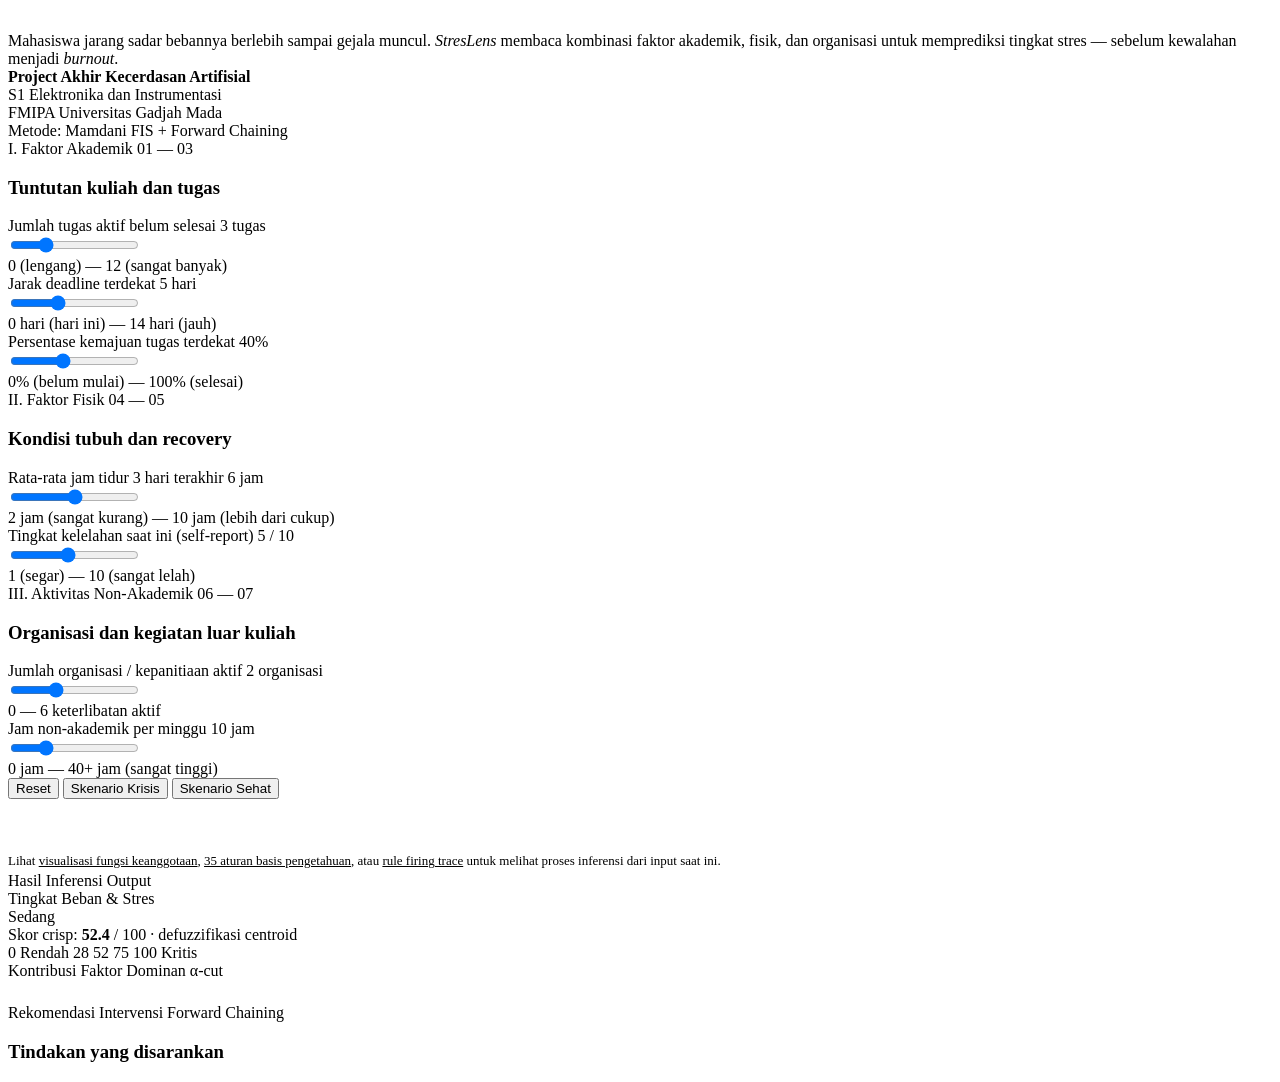
==== commit 39a5bd7e: "Add files via upload" ====
--- a/index.html
+++ b/index.html
@@ -3,523 +3,27 @@
 <head>
 <meta charset="UTF-8">
 <meta name="viewport" content="width=device-width, initial-scale=1.0">
-<title>StresLens — Sistem Pakar Beban &amp; Stres Mahasiswa</title>
+<title>StresLens — Diagnostik Beban & Stres Mahasiswa</title>
 <link rel="preconnect" href="https://fonts.googleapis.com">
 <link rel="preconnect" href="https://fonts.gstatic.com" crossorigin>
 <link href="https://fonts.googleapis.com/css2?family=Fraunces:opsz,wght@9..144,400;9..144,500;9..144,600;9..144,700;9..144,900&family=Inter+Tight:wght@400;500;600;700&family=JetBrains+Mono:wght@400;500&display=swap" rel="stylesheet">
-<style>
-  :root {
-    --paper: #f4efe6;
-    --paper-deep: #ebe4d5;
-    --ink: #1a1612;
-    --ink-soft: #4a4339;
-    --ink-mute: #8a8074;
-    --rule: #1a1612;
-    --accent: #b8401f;
-    --accent-deep: #8a2f17;
-    --blue: #1e3a5f;
-    --green: #3d5c2a;
-    --amber: #c89200;
-    --crit: #8a2f17;
-    --grid: rgba(26, 22, 18, 0.08);
-  }
-  * { box-sizing: border-box; margin: 0; padding: 0; }
-  html, body {
-    background: var(--paper);
-    color: var(--ink);
-    font-family: 'Inter Tight', sans-serif;
-    font-size: 15px;
-    line-height: 1.5;
-    -webkit-font-smoothing: antialiased;
-  }
-  body {
-    background-image:
-      radial-gradient(ellipse 80% 60% at 50% 0%, rgba(184, 64, 31, 0.04), transparent 60%),
-      url("data:image/svg+xml;utf8,<svg xmlns='http://www.w3.org/2000/svg' width='200' height='200'><filter id='n'><feTurbulence type='fractalNoise' baseFrequency='0.9' numOctaves='2'/><feColorMatrix values='0 0 0 0 0.1, 0 0 0 0 0.08, 0 0 0 0 0.06, 0 0 0 0.03 0'/></filter><rect width='100%' height='100%' filter='url(%23n)'/></svg>");
-    min-height: 100vh;
-  }
-  .container { max-width: 1280px; margin: 0 auto; padding: 32px 40px 80px; }
-
-  /* ===== MASTHEAD ===== */
-  .masthead {
-    border-top: 3px solid var(--ink);
-    border-bottom: 1px solid var(--ink);
-    padding: 14px 0 18px;
-    display: grid;
-    grid-template-columns: 1fr auto 1fr;
-    align-items: end;
-    gap: 24px;
-    margin-bottom: 28px;
-  }
-  .masthead .meta-l, .masthead .meta-r {
-    font-family: 'JetBrains Mono', monospace;
-    font-size: 10.5px;
-    letter-spacing: 0.06em;
-    text-transform: uppercase;
-    color: var(--ink-soft);
-  }
-  .masthead .meta-r { text-align: right; }
-  .masthead .brand {
-    text-align: center;
-    line-height: 1;
-  }
-  .masthead .brand h1 {
-    font-family: 'Fraunces', serif;
-    font-weight: 900;
-    font-size: 56px;
-    letter-spacing: -0.025em;
-    font-variation-settings: "opsz" 144;
-    font-style: italic;
-  }
-  .masthead .brand h1 .lens {
-    font-style: normal;
-    font-weight: 400;
-    color: var(--accent);
-  }
-  .masthead .brand .tagline {
-    font-family: 'JetBrains Mono', monospace;
-    font-size: 10.5px;
-    letter-spacing: 0.2em;
-    text-transform: uppercase;
-    color: var(--ink-soft);
-    margin-top: 6px;
-  }
-
-  /* ===== INTRO ===== */
-  .intro {
-    display: grid;
-    grid-template-columns: 1.2fr 1fr;
-    gap: 40px;
-    padding-bottom: 28px;
-    margin-bottom: 32px;
-    border-bottom: 1px solid var(--rule);
-  }
-  .intro .deck {
-    font-family: 'Fraunces', serif;
-    font-size: 24px;
-    line-height: 1.35;
-    font-weight: 500;
-    letter-spacing: -0.01em;
-    color: var(--ink);
-  }
-  .intro .deck em {
-    font-style: italic;
-    color: var(--accent-deep);
-  }
-  .intro .byline {
-    font-family: 'JetBrains Mono', monospace;
-    font-size: 11px;
-    letter-spacing: 0.05em;
-    color: var(--ink-soft);
-    text-transform: uppercase;
-    border-left: 2px solid var(--accent);
-    padding-left: 16px;
-    align-self: end;
-  }
-  .intro .byline strong { color: var(--ink); font-weight: 600; }
-  .intro .byline div { margin-bottom: 4px; }
-
-  /* ===== MAIN LAYOUT ===== */
-  .main-grid {
-    display: grid;
-    grid-template-columns: 1fr 1.1fr;
-    gap: 40px;
-  }
-  @media (max-width: 980px) {
-    .main-grid { grid-template-columns: 1fr; }
-    .masthead .brand h1 { font-size: 42px; }
-    .intro { grid-template-columns: 1fr; }
-    .container { padding: 20px 22px 60px; }
-  }
-
-  /* ===== SECTION LABEL ===== */
-  .section-label {
-    font-family: 'JetBrains Mono', monospace;
-    font-size: 10.5px;
-    letter-spacing: 0.2em;
-    text-transform: uppercase;
-    color: var(--accent-deep);
-    margin-bottom: 12px;
-    padding-bottom: 8px;
-    border-bottom: 1px solid var(--rule);
-    display: flex;
-    justify-content: space-between;
-    align-items: baseline;
-  }
-  .section-label .num {
-    font-family: 'Fraunces', serif;
-    font-style: italic;
-    font-size: 14px;
-    color: var(--ink-mute);
-  }
-
-  /* ===== INPUT CARDS ===== */
-  .input-block { margin-bottom: 28px; }
-  .input-block h3 {
-    font-family: 'Fraunces', serif;
-    font-weight: 600;
-    font-size: 19px;
-    letter-spacing: -0.015em;
-    margin-bottom: 18px;
-  }
-  .field { margin-bottom: 18px; }
-  .field-row {
-    display: flex;
-    justify-content: space-between;
-    align-items: baseline;
-    margin-bottom: 6px;
-  }
-  .field-label {
-    font-size: 13.5px;
-    font-weight: 500;
-    color: var(--ink);
-  }
-  .field-value {
-    font-family: 'JetBrains Mono', monospace;
-    font-size: 13px;
-    color: var(--accent-deep);
-    font-weight: 500;
-    padding: 2px 8px;
-    background: var(--paper-deep);
-    border-radius: 2px;
-  }
-  .field-hint {
-    font-size: 11.5px;
-    color: var(--ink-mute);
-    font-style: italic;
-    margin-top: 4px;
-  }
-
-  /* Custom range slider */
-  input[type="range"] {
-    width: 100%;
-    -webkit-appearance: none;
-    appearance: none;
-    background: transparent;
-    cursor: pointer;
-    margin-top: 4px;
-  }
-  input[type="range"]::-webkit-slider-runnable-track {
-    height: 4px;
-    background: linear-gradient(to right, var(--accent) 0%, var(--accent) var(--fill, 0%), var(--paper-deep) var(--fill, 0%), var(--paper-deep) 100%);
-    border-radius: 2px;
-  }
-  input[type="range"]::-moz-range-track {
-    height: 4px;
-    background: var(--paper-deep);
-    border-radius: 2px;
-  }
-  input[type="range"]::-webkit-slider-thumb {
-    -webkit-appearance: none;
-    appearance: none;
-    width: 16px;
-    height: 16px;
-    background: var(--ink);
-    border-radius: 50%;
-    margin-top: -6px;
-    border: 2px solid var(--paper);
-    box-shadow: 0 0 0 1px var(--ink);
-    transition: transform 0.15s;
-  }
-  input[type="range"]::-webkit-slider-thumb:hover {
-    transform: scale(1.15);
-  }
-  input[type="range"]::-moz-range-thumb {
-    width: 16px;
-    height: 16px;
-    background: var(--ink);
-    border-radius: 50%;
-    border: 2px solid var(--paper);
-    box-shadow: 0 0 0 1px var(--ink);
-  }
-
-  /* Buttons */
-  .btn-row { display: flex; gap: 10px; margin-top: 8px; }
-  button {
-    font-family: 'Inter Tight', sans-serif;
-    font-size: 13px;
-    font-weight: 500;
-    padding: 11px 20px;
-    border: 1px solid var(--ink);
-    background: var(--ink);
-    color: var(--paper);
-    cursor: pointer;
-    letter-spacing: 0.02em;
-    transition: all 0.2s;
-    border-radius: 1px;
-  }
-  button:hover { background: var(--accent); border-color: var(--accent); }
-  button.secondary {
-    background: transparent;
-    color: var(--ink);
-  }
-  button.secondary:hover {
-    background: var(--paper-deep);
-    color: var(--ink);
-    border-color: var(--ink);
-  }
-
-  /* ===== OUTPUT PANEL ===== */
-  .output-panel { position: sticky; top: 20px; }
-  .verdict {
-    border: 1px solid var(--rule);
-    padding: 24px 26px 28px;
-    background: var(--paper-deep);
-    position: relative;
-    margin-bottom: 24px;
-  }
-  .verdict::before {
-    content: '';
-    position: absolute; top: 0; left: 0; right: 0; height: 4px;
-    background: var(--accent);
-    transition: background 0.4s;
-  }
-  .verdict[data-level="rendah"]::before { background: var(--green); }
-  .verdict[data-level="sedang"]::before { background: var(--amber); }
-  .verdict[data-level="tinggi"]::before { background: var(--accent); }
-  .verdict[data-level="kritis"]::before { background: var(--crit); }
-
-  .verdict .v-label {
-    font-family: 'JetBrains Mono', monospace;
-    font-size: 10.5px;
-    letter-spacing: 0.2em;
-    text-transform: uppercase;
-    color: var(--ink-mute);
-    margin-bottom: 8px;
-  }
-  .verdict .v-level {
-    font-family: 'Fraunces', serif;
-    font-weight: 700;
-    font-size: 48px;
-    line-height: 1;
-    letter-spacing: -0.02em;
-    margin-bottom: 6px;
-    font-style: italic;
-  }
-  .verdict[data-level="rendah"] .v-level { color: var(--green); }
-  .verdict[data-level="sedang"] .v-level { color: var(--amber); }
-  .verdict[data-level="tinggi"] .v-level { color: var(--accent); }
-  .verdict[data-level="kritis"] .v-level { color: var(--crit); }
-
-  .verdict .v-score {
-    font-family: 'JetBrains Mono', monospace;
-    font-size: 13px;
-    color: var(--ink-soft);
-    margin-bottom: 16px;
-  }
-  .verdict .v-score strong { color: var(--ink); font-weight: 600; }
-
-  .v-bar {
-    height: 8px;
-    background: var(--paper);
-    position: relative;
-    border: 1px solid var(--rule);
-    margin-bottom: 6px;
-  }
-  .v-bar-fill {
-    height: 100%;
-    background: linear-gradient(to right, var(--green), var(--amber) 50%, var(--accent) 75%, var(--crit));
-    width: var(--score, 0%);
-    transition: width 0.5s cubic-bezier(0.2, 0.8, 0.2, 1);
-  }
-  .v-bar-marks {
-    display: flex;
-    justify-content: space-between;
-    font-family: 'JetBrains Mono', monospace;
-    font-size: 9.5px;
-    color: var(--ink-mute);
-    letter-spacing: 0.05em;
-  }
-
-  /* Factor breakdown */
-  .factors { margin-bottom: 24px; }
-  .factor-bar {
-    margin-bottom: 12px;
-  }
-  .factor-row {
-    display: flex;
-    justify-content: space-between;
-    align-items: baseline;
-    margin-bottom: 4px;
-    font-size: 12.5px;
-  }
-  .factor-row .label { color: var(--ink-soft); }
-  .factor-row .val {
-    font-family: 'JetBrains Mono', monospace;
-    font-size: 11.5px;
-    color: var(--ink);
-    font-weight: 500;
-  }
-  .factor-track {
-    height: 5px;
-    background: var(--paper-deep);
-    border-radius: 0;
-    overflow: hidden;
-  }
-  .factor-track .fill {
-    height: 100%;
-    background: var(--ink);
-    transition: width 0.5s;
-  }
-  .factor-bar.dominant .factor-track .fill { background: var(--accent); }
-  .factor-bar.dominant .factor-row .val { color: var(--accent); font-weight: 600; }
-
-  /* Recommendations */
-  .recs h3 {
-    font-family: 'Fraunces', serif;
-    font-weight: 600;
-    font-size: 17px;
-    margin-bottom: 14px;
-    font-style: italic;
-  }
-  .rec-item {
-    border-left: 2px solid var(--accent);
-    padding: 10px 0 10px 14px;
-    margin-bottom: 12px;
-    font-size: 13.5px;
-    line-height: 1.55;
-  }
-  .rec-item .tag {
-    font-family: 'JetBrains Mono', monospace;
-    font-size: 9.5px;
-    letter-spacing: 0.1em;
-    text-transform: uppercase;
-    color: var(--accent-deep);
-    margin-bottom: 3px;
-    display: block;
-  }
-
-  /* MF Plot */
-  .mf-section {
-    margin-top: 36px;
-    padding-top: 28px;
-    border-top: 1px solid var(--rule);
-  }
-  .mf-tabs {
-    display: flex;
-    gap: 4px;
-    margin-bottom: 16px;
-    flex-wrap: wrap;
-  }
-  .mf-tab {
-    font-family: 'JetBrains Mono', monospace;
-    font-size: 10.5px;
-    letter-spacing: 0.05em;
-    text-transform: uppercase;
-    padding: 6px 10px;
-    border: 1px solid var(--rule);
-    background: transparent;
-    color: var(--ink-soft);
-    cursor: pointer;
-    border-radius: 1px;
-  }
-  .mf-tab.active {
-    background: var(--ink);
-    color: var(--paper);
-    border-color: var(--ink);
-  }
-  .mf-tab:hover:not(.active) { background: var(--paper-deep); color: var(--ink); }
-  .mf-plot {
-    background: var(--paper-deep);
-    border: 1px solid var(--rule);
-    padding: 16px;
-    border-radius: 1px;
-  }
-  .mf-caption {
-    font-family: 'JetBrains Mono', monospace;
-    font-size: 10.5px;
-    letter-spacing: 0.05em;
-    color: var(--ink-mute);
-    margin-top: 8px;
-    text-align: center;
-  }
-  .mf-caption strong { color: var(--accent-deep); }
-
-  /* Rules trace */
-  .trace-section {
-    margin-top: 32px;
-    padding-top: 24px;
-    border-top: 1px solid var(--rule);
-  }
-  .trace-list {
-    max-height: 220px;
-    overflow-y: auto;
-    background: var(--paper-deep);
-    border: 1px solid var(--rule);
-    padding: 12px 16px;
-    font-family: 'JetBrains Mono', monospace;
-    font-size: 11px;
-    line-height: 1.7;
-  }
-  .trace-list::-webkit-scrollbar { width: 6px; }
-  .trace-list::-webkit-scrollbar-track { background: var(--paper-deep); }
-  .trace-list::-webkit-scrollbar-thumb { background: var(--ink-mute); }
-  .trace-rule {
-    color: var(--ink-soft);
-    padding: 3px 0;
-    border-bottom: 1px dotted rgba(0,0,0,0.08);
-  }
-  .trace-rule.active { color: var(--accent-deep); font-weight: 500; }
-  .trace-rule .firing {
-    color: var(--ink);
-    font-weight: 600;
-  }
-  .trace-empty {
-    color: var(--ink-mute);
-    font-style: italic;
-    font-family: 'Inter Tight', sans-serif;
-    font-size: 12px;
-  }
-
-  /* Footer */
-  footer {
-    margin-top: 60px;
-    padding-top: 20px;
-    border-top: 3px solid var(--ink);
-    display: flex;
-    justify-content: space-between;
-    font-family: 'JetBrains Mono', monospace;
-    font-size: 10.5px;
-    letter-spacing: 0.05em;
-    color: var(--ink-mute);
-    text-transform: uppercase;
-  }
-
-  /* Decorative ornament */
-  .ornament {
-    display: flex;
-    justify-content: center;
-    margin: 8px 0 4px;
-    color: var(--accent);
-    font-family: 'Fraunces', serif;
-    font-size: 16px;
-    letter-spacing: 0.5em;
-  }
-</style>
+<link rel="stylesheet" href="css/main.css">
 </head>
 <body>
 <div class="container">
 
-  <!-- MASTHEAD -->
-  <header class="masthead">
-    <div class="meta-l">Vol. I &middot; No. 01 &middot; Ed. Mei 2026</div>
-    <div class="brand">
-      <h1>Stres<span class="lens">·</span><em>Lens</em></h1>
-      <div class="tagline">Sistem Pakar Fuzzy &middot; Diagnostik Beban Akademik</div>
-    </div>
-    <div class="meta-r">Mamdani FIS &middot; 7 Inputs &middot; 30 Rules</div>
-  </header>
+  <div id="streslens-header"></div>
 
   <!-- INTRO -->
-  <section class="intro">
+  <section class="intro" style="margin-top:32px;">
     <div class="deck">
-      Mahasiswa jarang sadar bebannya berlebih sampai gejala muncul. <em>StresLens</em> membaca kombinasi faktor akademik, fisik, dan organisasi untuk memprediksi tingkat stres &mdash; sebelum kewalahan menjadi <em>burnout</em>.
+      Mahasiswa jarang sadar bebannya berlebih sampai gejala muncul. <em>StresLens</em> membaca kombinasi faktor akademik, fisik, dan organisasi untuk memprediksi tingkat stres — sebelum kewalahan menjadi <em>burnout</em>.
     </div>
     <div class="byline">
       <div><strong>Project Akhir Kecerdasan Artifisial</strong></div>
       <div>S1 Elektronika dan Instrumentasi</div>
       <div>FMIPA Universitas Gadjah Mada</div>
-      <div style="margin-top: 8px; color: var(--accent-deep);">Metode: Mamdani FIS + Forward Chaining</div>
+      <div class="accent">Metode: Mamdani FIS + Forward Chaining</div>
     </div>
   </section>
 
@@ -620,32 +124,16 @@
       </div>
 
       <div class="btn-row">
-        <button id="btn-reset" class="secondary">Reset Nilai</button>
-        <button id="btn-preset-skenario">Coba Skenario Krisis</button>
-      </div>
-
-      <!-- MF Visualization -->
-      <div class="mf-section">
-        <div class="section-label">
-          <span>Visualisasi Fungsi Keanggotaan</span>
-          <span class="num">μ(x)</span>
-        </div>
-        <div class="mf-tabs" id="mf-tabs">
-          <button class="mf-tab active" data-var="tugas">Tugas</button>
-          <button class="mf-tab" data-var="deadline">Deadline</button>
-          <button class="mf-tab" data-var="progress">Progress</button>
-          <button class="mf-tab" data-var="tidur">Tidur</button>
-          <button class="mf-tab" data-var="lelah">Lelah</button>
-          <button class="mf-tab" data-var="org">Organisasi</button>
-          <button class="mf-tab" data-var="jamnon">Jam Non-Ak</button>
-          <button class="mf-tab" data-var="output">Output: Stres</button>
-        </div>
-        <div class="mf-plot">
-          <svg id="mf-svg" viewBox="0 0 500 220" width="100%" preserveAspectRatio="xMidYMid meet"></svg>
-        </div>
-        <div class="mf-caption" id="mf-caption">Garis vertikal = nilai input saat ini. <strong>μ</strong> = derajat keanggotaan tiap himpunan fuzzy.</div>
-      </div>
-
+        <button id="btn-reset" class="secondary">Reset</button>
+        <button id="btn-preset-krisis">Skenario Krisis</button>
+        <button id="btn-preset-sehat" class="secondary">Skenario Sehat</button>
+      </div>
+
+      <div style="margin-top:32px; padding-top:20px; border-top:1px solid var(--rule); font-size:13px; color:var(--ink-soft); line-height:1.6;">
+        Lihat <a href="pages/visualisasi.html" style="color:var(--accent-deep); font-weight:500;">visualisasi fungsi keanggotaan</a>,
+        <a href="pages/rules.html" style="color:var(--accent-deep); font-weight:500;">35 aturan basis pengetahuan</a>,
+        atau <a href="pages/trace.html" style="color:var(--accent-deep); font-weight:500;">rule firing trace</a> untuk melihat proses inferensi dari input saat ini.
+      </div>
     </section>
 
     <!-- RIGHT: OUTPUT -->
@@ -663,14 +151,14 @@
         <div class="v-bar"><div class="v-bar-fill" id="v-barfill"></div></div>
         <div class="v-bar-marks">
           <span>0 Rendah</span>
-          <span>30</span>
-          <span>55</span>
-          <span>80</span>
+          <span>28</span>
+          <span>52</span>
+          <span>75</span>
           <span>100 Kritis</span>
         </div>
       </div>
 
-      <div class="factors">
+      <div style="margin-bottom:24px;">
         <div class="section-label">
           <span>Kontribusi Faktor Dominan</span>
           <span class="num">α-cut</span>
@@ -687,560 +175,68 @@
         <div id="recs-list"></div>
       </div>
 
-      <div class="trace-section">
-        <div class="section-label">
-          <span>Rule Firing Trace</span>
-          <span class="num">Top 6</span>
-        </div>
-        <div class="trace-list" id="trace-list"></div>
-      </div>
-
     </section>
   </div>
 
-  <footer>
-    <div>StresLens © 2026 — Sistem indikatif, bukan diagnosis klinis</div>
-    <div>Mamdani · Centroid · scikit-fuzzy-equivalent JS impl</div>
-  </footer>
+  <div id="streslens-footer"></div>
 </div>
 
+<script src="js/fis-engine.js"></script>
+<script src="js/state.js"></script>
+<script src="js/ui.js"></script>
+<script src="js/layout.js"></script>
 <script>
-/* ============================================================
-   STRESLENS — Fuzzy Inference System (Mamdani)
-   ============================================================
-   Variabel input (7):
-     tugas    : 0 - 12  (sedikit, sedang, banyak)
-     deadline : 0 - 14  (dekat, sedang, jauh)        [hari]
-     progress : 0 - 100 (rendah, sedang, tinggi)     [%]
-     tidur    : 2 - 10  (kurang, cukup, lebih)       [jam]
-     lelah    : 1 - 10  (segar, sedang, lelah)
-     org      : 0 - 6   (sedikit, sedang, banyak)
-     jamnon   : 0 - 40  (sedikit, sedang, banyak)    [jam/minggu]
-
-   Output:
-     stres    : 0 - 100 (rendah, sedang, tinggi, kritis)
-============================================================ */
-
-// ---------- Membership Functions ----------
-function trimf(x, [a, b, c]) {
-  if (x <= a || x >= c) return 0;
-  if (x === b) return 1;
-  if (x < b) return (x - a) / (b - a);
-  return (c - x) / (c - b);
-}
-function trapmf(x, [a, b, c, d]) {
-  if (x <= a || x >= d) return 0;
-  if (x >= b && x <= c) return 1;
-  if (x < b) return (x - a) / (b - a);
-  return (d - x) / (d - c);
-}
-
-// ---------- Variable definitions ----------
-const VARS = {
-  tugas: {
-    range: [0, 12], unit: 'tugas',
-    sets: {
-      sedikit: { type: 'trap', p: [0, 0, 2, 4], color: '#3d5c2a' },
-      sedang:  { type: 'tri',  p: [3, 6, 9],    color: '#c89200' },
-      banyak:  { type: 'trap', p: [7, 9, 12, 12], color: '#b8401f' }
-    }
-  },
-  deadline: {
-    range: [0, 14], unit: 'hari',
-    sets: {
-      dekat:  { type: 'trap', p: [0, 0, 2, 4],  color: '#b8401f' },
-      sedang: { type: 'tri',  p: [3, 6, 9],     color: '#c89200' },
-      jauh:   { type: 'trap', p: [7, 10, 14, 14], color: '#3d5c2a' }
-    }
-  },
-  progress: {
-    range: [0, 100], unit: '%',
-    sets: {
-      rendah:  { type: 'trap', p: [0, 0, 25, 45],   color: '#b8401f' },
-      sedang:  { type: 'tri',  p: [30, 55, 80],     color: '#c89200' },
-      tinggi:  { type: 'trap', p: [65, 85, 100, 100], color: '#3d5c2a' }
-    }
-  },
-  tidur: {
-    range: [2, 10], unit: 'jam',
-    sets: {
-      kurang: { type: 'trap', p: [2, 2, 4, 6],  color: '#b8401f' },
-      cukup:  { type: 'tri',  p: [5, 7, 9],     color: '#3d5c2a' },
-      lebih:  { type: 'trap', p: [8, 9, 10, 10], color: '#1e3a5f' }
-    }
-  },
-  lelah: {
-    range: [1, 10], unit: '',
-    sets: {
-      segar:  { type: 'trap', p: [1, 1, 3, 5],  color: '#3d5c2a' },
-      sedang: { type: 'tri',  p: [3, 5.5, 8],   color: '#c89200' },
-      lelah:  { type: 'trap', p: [6, 8, 10, 10], color: '#b8401f' }
-    }
-  },
-  org: {
-    range: [0, 6], unit: 'org',
-    sets: {
-      sedikit: { type: 'trap', p: [0, 0, 1, 2],  color: '#3d5c2a' },
-      sedang:  { type: 'tri',  p: [1, 2.5, 4],   color: '#c89200' },
-      banyak:  { type: 'trap', p: [3, 4, 6, 6],  color: '#b8401f' }
-    }
-  },
-  jamnon: {
-    range: [0, 40], unit: 'jam',
-    sets: {
-      sedikit: { type: 'trap', p: [0, 0, 5, 12],   color: '#3d5c2a' },
-      sedang:  { type: 'tri',  p: [8, 18, 28],    color: '#c89200' },
-      banyak:  { type: 'trap', p: [22, 30, 40, 40], color: '#b8401f' }
-    }
-  },
-  // Output
-  stres: {
-    range: [0, 100], unit: '',
-    sets: {
-      rendah:  { type: 'trap', p: [0, 0, 15, 35],    color: '#3d5c2a' },
-      sedang:  { type: 'tri',  p: [25, 45, 65],      color: '#c89200' },
-      tinggi:  { type: 'tri',  p: [55, 72, 88],      color: '#b8401f' },
-      kritis:  { type: 'trap', p: [78, 90, 100, 100], color: '#8a2f17' }
-    }
+  // Inject layout
+  StresLayout.injectLayout('index.html');
+
+  // Load state and apply to inputs
+  let inputs = StresState.load();
+  StresUI.setInputsToDOM(inputs);
+
+  function update() {
+    inputs = StresUI.getInputsFromDOM();
+    StresState.save(inputs);
+
+    // Update slider value labels
+    Object.keys(StresUI.INPUT_META).forEach(function (k) {
+      const valEl = document.getElementById(StresUI.INPUT_META[k].valId);
+      if (valEl) valEl.textContent = StresUI.INPUT_META[k].fmt(inputs[k]);
+    });
+    StresUI.refreshAllSliderFills();
+
+    const result = FIS.infer(inputs);
+    const contrib = FIS.factorContributions(result.fired);
+    const recs = FIS.generateRecommendations(inputs, result);
+
+    StresUI.renderVerdict(result);
+    StresUI.renderFactors('factors-list', contrib);
+    StresUI.renderRecommendations('recs-list', recs);
   }
-};
-
-function mu(varName, setName, x) {
-  const s = VARS[varName].sets[setName];
-  return s.type === 'tri' ? trimf(x, s.p) : trapmf(x, s.p);
-}
-
-// ---------- Rule base ----------
-// Each rule: { ant: [[var, set], ...], cons: setname, op: 'AND'/'OR', weight }
-const RULES = [
-  // === ACADEMIC PRESSURE ===
-  { ant: [['tugas','banyak'], ['deadline','dekat']], cons: 'kritis', op:'AND',
-    label: 'Tugas BANYAK ∧ Deadline DEKAT → Kritis' },
-  { ant: [['tugas','banyak'], ['deadline','dekat'], ['progress','rendah']], cons: 'kritis', op:'AND',
-    label: 'Tugas BANYAK ∧ Deadline DEKAT ∧ Progress RENDAH → Kritis' },
-  { ant: [['tugas','banyak'], ['progress','rendah']], cons: 'tinggi', op:'AND',
-    label: 'Tugas BANYAK ∧ Progress RENDAH → Tinggi' },
-  { ant: [['tugas','sedang'], ['deadline','dekat']], cons: 'tinggi', op:'AND',
-    label: 'Tugas SEDANG ∧ Deadline DEKAT → Tinggi' },
-  { ant: [['tugas','sedang'], ['deadline','sedang']], cons: 'sedang', op:'AND',
-    label: 'Tugas SEDANG ∧ Deadline SEDANG → Sedang' },
-  { ant: [['tugas','sedikit'], ['deadline','jauh']], cons: 'rendah', op:'AND',
-    label: 'Tugas SEDIKIT ∧ Deadline JAUH → Rendah' },
-  { ant: [['tugas','sedikit'], ['progress','tinggi']], cons: 'rendah', op:'AND',
-    label: 'Tugas SEDIKIT ∧ Progress TINGGI → Rendah' },
-
-  // === PHYSICAL FACTORS ===
-  { ant: [['tidur','kurang'], ['lelah','lelah']], cons: 'tinggi', op:'AND',
-    label: 'Tidur KURANG ∧ Lelah TINGGI → Tinggi' },
-  { ant: [['tidur','kurang'], ['lelah','lelah'], ['tugas','banyak']], cons: 'kritis', op:'AND',
-    label: 'Tidur KURANG ∧ Lelah TINGGI ∧ Tugas BANYAK → Kritis' },
-  { ant: [['tidur','cukup'], ['lelah','segar']], cons: 'rendah', op:'AND',
-    label: 'Tidur CUKUP ∧ Lelah SEGAR → Rendah' },
-  { ant: [['tidur','kurang']], cons: 'sedang', op:'AND',
-    label: 'Tidur KURANG → Sedang' },
-  { ant: [['lelah','lelah']], cons: 'tinggi', op:'AND',
-    label: 'Lelah TINGGI → Tinggi' },
-
-  // === NON-ACADEMIC OVERLOAD ===
-  { ant: [['org','banyak'], ['jamnon','banyak']], cons: 'tinggi', op:'AND',
-    label: 'Organisasi BANYAK ∧ Jam Non-Ak BANYAK → Tinggi' },
-  { ant: [['org','banyak'], ['jamnon','banyak'], ['tugas','banyak']], cons: 'kritis', op:'AND',
-    label: 'Organisasi BANYAK ∧ Jam Non-Ak BANYAK ∧ Tugas BANYAK → Kritis' },
-  { ant: [['org','sedang'], ['jamnon','sedang']], cons: 'sedang', op:'AND',
-    label: 'Organisasi SEDANG ∧ Jam Non-Ak SEDANG → Sedang' },
-  { ant: [['org','sedikit'], ['jamnon','sedikit']], cons: 'rendah', op:'AND',
-    label: 'Organisasi SEDIKIT ∧ Jam Non-Ak SEDIKIT → Rendah' },
-
-  // === CROSS-DOMAIN COMPOUND ===
-  { ant: [['tugas','banyak'], ['tidur','kurang'], ['org','banyak']], cons: 'kritis', op:'AND',
-    label: 'Tugas BANYAK ∧ Tidur KURANG ∧ Org BANYAK → Kritis (compound)' },
-  { ant: [['deadline','dekat'], ['lelah','lelah']], cons: 'tinggi', op:'AND',
-    label: 'Deadline DEKAT ∧ Lelah TINGGI → Tinggi' },
-  { ant: [['deadline','dekat'], ['progress','rendah'], ['tidur','kurang']], cons: 'kritis', op:'AND',
-    label: 'Deadline DEKAT ∧ Progress RENDAH ∧ Tidur KURANG → Kritis' },
-  { ant: [['tugas','sedang'], ['lelah','sedang'], ['jamnon','sedang']], cons: 'sedang', op:'AND',
-    label: 'Tugas SEDANG ∧ Lelah SEDANG ∧ Jam Non-Ak SEDANG → Sedang' },
-
-  // === COMPENSATING POSITIVE ===
-  { ant: [['progress','tinggi'], ['tidur','cukup']], cons: 'rendah', op:'AND',
-    label: 'Progress TINGGI ∧ Tidur CUKUP → Rendah' },
-  { ant: [['tugas','sedang'], ['progress','tinggi'], ['lelah','segar']], cons: 'rendah', op:'AND',
-    label: 'Tugas SEDANG ∧ Progress TINGGI ∧ Lelah SEGAR → Rendah' },
-  { ant: [['deadline','jauh'], ['progress','tinggi']], cons: 'rendah', op:'AND',
-    label: 'Deadline JAUH ∧ Progress TINGGI → Rendah' },
-  { ant: [['deadline','jauh'], ['lelah','segar']], cons: 'rendah', op:'AND',
-    label: 'Deadline JAUH ∧ Lelah SEGAR → Rendah' },
-
-  // === EXTREME COMPOUND (krisis amplification) ===
-  { ant: [['tugas','banyak'], ['deadline','dekat'], ['lelah','lelah']], cons: 'kritis', op:'AND',
-    label: 'Tugas BANYAK ∧ Deadline DEKAT ∧ Lelah TINGGI → Kritis' },
-  { ant: [['deadline','dekat'], ['progress','rendah'], ['lelah','lelah']], cons: 'kritis', op:'AND',
-    label: 'Deadline DEKAT ∧ Progress RENDAH ∧ Lelah TINGGI → Kritis' },
-  { ant: [['tugas','banyak'], ['tidur','kurang']], cons: 'tinggi', op:'AND',
-    label: 'Tugas BANYAK ∧ Tidur KURANG → Tinggi' },
-
-  // === COVERAGE FILL (handle "in-between" states) ===
-  { ant: [['lelah','sedang']], cons: 'sedang', op:'AND',
-    label: 'Lelah SEDANG → Sedang (baseline)' },
-  { ant: [['tugas','sedang']], cons: 'sedang', op:'AND',
-    label: 'Tugas SEDANG → Sedang (baseline)' },
-  { ant: [['deadline','sedang']], cons: 'sedang', op:'AND',
-    label: 'Deadline SEDANG → Sedang (baseline)' }
-];
-
-// ---------- Inference (Mamdani) ----------
-function inferStresLevel(inputs) {
-  // For each rule, compute firing strength α
-  const fired = RULES.map((rule, idx) => {
-    const memberships = rule.ant.map(([v, s]) => mu(v, s, inputs[v]));
-    let alpha;
-    if (rule.op === 'AND') alpha = Math.min(...memberships);
-    else alpha = Math.max(...memberships);
-    return { idx, rule, alpha, members: memberships };
-  });
-
-  // Aggregate over output domain
-  const xMin = 0, xMax = 100, steps = 200;
-  const xs = [];
-  const ys = [];
-  for (let i = 0; i <= steps; i++) {
-    const x = xMin + (xMax - xMin) * i / steps;
-    xs.push(x);
-    let yAgg = 0;
-    for (const f of fired) {
-      if (f.alpha === 0) continue;
-      const muOut = mu('stres', f.rule.cons, x);
-      const clipped = Math.min(f.alpha, muOut);
-      yAgg = Math.max(yAgg, clipped);
-    }
-    ys.push(yAgg);
-  }
-
-  // Defuzzification: centroid
-  let num = 0, den = 0;
-  for (let i = 0; i < xs.length; i++) {
-    num += xs[i] * ys[i];
-    den += ys[i];
-  }
-  const crisp = den > 0 ? num / den : 0;
-
-  // Determine linguistic label: hybrid threshold + membership
-  // Pure max-μ can be misleading when multiple sets overlap heavily at boundaries
-  // We use crisp value thresholds aligned with the user's bar marks
-  const outMu = {};
-  for (const s in VARS.stres.sets) outMu[s] = mu('stres', s, crisp);
-  let label;
-  if (crisp < 28)      label = 'rendah';
-  else if (crisp < 52) label = 'sedang';
-  else if (crisp < 75) label = 'tinggi';
-  else                 label = 'kritis';
-
-  return { crisp, label, outMu, fired, xs, ys };
-}
-
-// ---------- Factor contribution analysis ----------
-// "Contribution" = how much each input drives stress upward
-// We approximate as: max α of rules in which that variable participates with a high-stress set
-function factorContributions(inputs, fired) {
-  const stressSets = ['sedang','tinggi','kritis'];
-  const contrib = {};
-  const vars = ['tugas','deadline','progress','tidur','lelah','org','jamnon'];
-  for (const v of vars) contrib[v] = 0;
-
-  for (const f of fired) {
-    if (!stressSets.includes(f.rule.cons)) continue;
-    if (f.alpha === 0) continue;
-    // weight by output severity
-    const sev = f.rule.cons === 'kritis' ? 1.0 : f.rule.cons === 'tinggi' ? 0.75 : 0.4;
-    for (const [v] of f.rule.ant) {
-      contrib[v] = Math.max(contrib[v], f.alpha * sev);
-    }
-  }
-  return contrib;
-}
-
-// ---------- Forward chaining recommendations ----------
-function generateRecommendations(inputs, result) {
-  const recs = [];
-  const I = inputs;
-
-  // Sleep & fatigue takes priority — physical first
-  if (I.tidur < 5.5 && I.lelah >= 7) {
-    recs.push({tag:'Prioritas Fisik', text: `Tidur Anda hanya ${I.tidur} jam dengan kelelahan ${I.lelah}/10. Sebelum lanjut bekerja, tidur 4-6 jam dulu — produktivitas defisit tidur turun hingga 30%.`});
-  } else if (I.tidur < 5) {
-    recs.push({tag:'Prioritas Fisik', text: `Tidur ${I.tidur} jam tergolong kurang. Targetkan minimal 6,5 jam malam ini bahkan jika ada deadline.`});
-  } else if (I.lelah >= 8) {
-    recs.push({tag:'Recovery', text: `Tingkat kelelahan ${I.lelah}/10 sudah tinggi. Ambil jeda 30-60 menit sebelum sesi belajar berikutnya — power nap atau jalan kaki.`});
-  }
-
-  // Academic — urgent deadline
-  if (I.deadline <= 2 && I.progress < 50) {
-    recs.push({tag:'Tindakan Akademik', text: `Deadline ${I.deadline} hari lagi tapi progress baru ${I.progress}%. Pecah tugas jadi 3 milestone hari ini. Jangan mulai tugas lain sampai ini ≥70%.`});
-  } else if (I.tugas >= 8 && I.progress < 40) {
-    recs.push({tag:'Manajemen Prioritas', text: `${I.tugas} tugas aktif dengan progress rendah — ini sinyal kewalahan. Buat matriks Eisenhower: urutkan berdasarkan deadline × bobot nilai, eksekusi top-3 saja.`});
-  } else if (I.tugas >= 5 && I.deadline >= 5) {
-    recs.push({tag:'Strategi Akademik', text: `Tugas cukup banyak (${I.tugas}) tapi deadline masih ada ruang. Alokasikan 2-3 jam per tugas dalam 5 hari ke depan untuk hindari penumpukan.`});
-  }
-
-  // Non-academic overload
-  if (I.org >= 3 && I.jamnon >= 20) {
-    recs.push({tag:'Beban Non-Akademik', text: `Aktif di ${I.org} organisasi dengan ${I.jamnon} jam/minggu — ini melebihi rata-rata sehat. Pertimbangkan delegasi tugas ke anggota lain atau pull-back sementara dari 1 kegiatan.`});
-  } else if (I.org >= 2 && result.crisp >= 70) {
-    recs.push({tag:'Beban Non-Akademik', text: `Saat stres akademik tinggi, kegiatan organisasi tetap bisa dijalankan tapi minimalisir komitmen baru selama 2 minggu ke depan.`});
-  }
-
-  // Critical level — escalation
-  if (result.crisp >= 80) {
-    recs.push({tag:'Eskalasi', text: `Skor stres masuk zona kritis (${result.crisp.toFixed(1)}/100). Jika kondisi ini berlangsung >1 minggu, jadwalkan konsultasi ke Gadjah Mada Medical Center (GMC) atau unit konseling fakultas. Ini bukan kelemahan — ini langkah cerdas.`});
-  } else if (result.crisp >= 60) {
-    recs.push({tag:'Self-Monitoring', text: `Beban tergolong tinggi. Lakukan re-evaluasi singkat 2 hari lagi: apakah skor turun setelah istirahat & menyelesaikan 1-2 tugas? Jika tidak, tinjau ulang komitmen.`});
-  }
-
-  // Healthy state
-  if (result.crisp < 30) {
-    recs.push({tag:'Status Sehat', text: `Beban Anda saat ini terkelola baik. Manfaatkan momentum: selesaikan tugas prioritas dan jaga kebiasaan tidur ${I.tidur} jam.`});
-  }
-
-  // Always: at least one rec
-  if (recs.length === 0) {
-    recs.push({tag:'Status Stabil', text: 'Tidak ada faktor yang menonjol. Pertahankan ritme saat ini dan lakukan check-in mingguan.'});
-  }
-
-  return recs;
-}
-
-// ---------- UI Wiring ----------
-const inputs = {
-  tugas:    { el: 'i-tugas',    val: 'v-tugas',    fmt: v => `${v} tugas` },
-  deadline: { el: 'i-deadline', val: 'v-deadline', fmt: v => `${v} hari` },
-  progress: { el: 'i-progress', val: 'v-progress', fmt: v => `${v}%` },
-  tidur:    { el: 'i-tidur',    val: 'v-tidur',    fmt: v => `${v} jam` },
-  lelah:    { el: 'i-lelah',    val: 'v-lelah',    fmt: v => `${v} / 10` },
-  org:      { el: 'i-org',      val: 'v-org',      fmt: v => `${v} organisasi` },
-  jamnon:   { el: 'i-jamnon',   val: 'v-jamnon',   fmt: v => `${v} jam` }
-};
-
-function getInputs() {
-  const o = {};
-  for (const k in inputs) o[k] = parseFloat(document.getElementById(inputs[k].el).value);
-  return o;
-}
-
-function updateSliderFills() {
-  for (const k in inputs) {
-    const el = document.getElementById(inputs[k].el);
-    const min = parseFloat(el.min), max = parseFloat(el.max);
-    const pct = ((parseFloat(el.value) - min) / (max - min)) * 100;
-    el.style.setProperty('--fill', pct + '%');
-  }
-}
-
-function update() {
-  const vals = getInputs();
-  for (const k in inputs) {
-    document.getElementById(inputs[k].val).textContent = inputs[k].fmt(vals[k]);
-  }
-  updateSliderFills();
-
-  const result = inferStresLevel(vals);
-  const contrib = factorContributions(vals, result.fired);
-  const recs = generateRecommendations(vals, result);
-
-  // Verdict
-  const labelMap = { rendah: 'Rendah', sedang: 'Sedang', tinggi: 'Tinggi', kritis: 'Kritis' };
-  document.getElementById('v-leveltext').textContent = labelMap[result.label];
-  document.getElementById('v-scorenum').textContent = result.crisp.toFixed(1);
-  document.getElementById('verdict').setAttribute('data-level', result.label);
-  document.getElementById('v-barfill').style.setProperty('--score', result.crisp + '%');
-  document.getElementById('v-barfill').style.width = result.crisp + '%';
-
-  // Factors
-  const factorLabels = {
-    tugas: 'Tugas aktif',
-    deadline: 'Kedekatan deadline',
-    progress: 'Kekurangan progres',
-    tidur: 'Defisit tidur',
-    lelah: 'Kelelahan fisik',
-    org: 'Beban organisasi',
-    jamnon: 'Jam non-akademik'
-  };
-  const factorsEl = document.getElementById('factors-list');
-  factorsEl.innerHTML = '';
-  const sorted = Object.entries(contrib).sort((a,b) => b[1] - a[1]).filter(e => e[1] > 0.05);
-  const maxVal = sorted.length ? sorted[0][1] : 1;
-  if (sorted.length === 0) {
-    factorsEl.innerHTML = '<div style="font-size:12.5px; color:var(--ink-mute); font-style:italic; padding:8px 0;">Tidak ada faktor yang memberi kontribusi signifikan terhadap stres. Kondisi terkelola.</div>';
-  } else {
-    sorted.slice(0, 5).forEach(([v, c], i) => {
-      const pct = Math.round((c / Math.max(maxVal, 0.01)) * 100);
-      const dominant = i === 0 ? ' dominant' : '';
-      factorsEl.innerHTML += `
-        <div class="factor-bar${dominant}">
-          <div class="factor-row">
-            <span class="label">${factorLabels[v]}</span>
-            <span class="val">α = ${c.toFixed(2)}</span>
-          </div>
-          <div class="factor-track"><div class="fill" style="width:${pct}%"></div></div>
-        </div>`;
-    });
-  }
-
-  // Recommendations
-  const recsEl = document.getElementById('recs-list');
-  recsEl.innerHTML = recs.map(r => `
-    <div class="rec-item">
-      <span class="tag">${r.tag}</span>
-      ${r.text}
-    </div>`).join('');
-
-  // Rule trace — top 6 firing
-  const traceEl = document.getElementById('trace-list');
-  const activeRules = result.fired.filter(f => f.alpha > 0.01).sort((a,b) => b.alpha - a.alpha);
-  if (activeRules.length === 0) {
-    traceEl.innerHTML = '<div class="trace-empty">Tidak ada rule yang ter-fire dengan α &gt; 0.01.</div>';
-  } else {
-    traceEl.innerHTML = activeRules.slice(0, 6).map(f => `
-      <div class="trace-rule ${f.alpha > 0.3 ? 'active' : ''}">
-        R${(f.idx+1).toString().padStart(2,'0')}: ${f.rule.label}
-        <span class="firing">[α = ${f.alpha.toFixed(3)}]</span>
-      </div>
-    `).join('');
-  }
-
-  // Redraw MF plot
-  drawMFPlot(currentMFVar, vals);
-}
-
-// ---------- MF Plot ----------
-let currentMFVar = 'tugas';
-function drawMFPlot(varName, vals) {
-  const svg = document.getElementById('mf-svg');
-  const W = 500, H = 220, padL = 38, padR = 12, padT = 12, padB = 32;
-  const plotW = W - padL - padR, plotH = H - padT - padB;
-
-  const v = VARS[varName];
-  const [xMin, xMax] = v.range;
-  const xVal = varName === 'output' ? null : vals[varName];
-
-  let svgContent = '';
-
-  // Grid
-  for (let i = 0; i <= 4; i++) {
-    const y = padT + (plotH * i / 4);
-    svgContent += `<line x1="${padL}" y1="${y}" x2="${W-padR}" y2="${y}" stroke="var(--grid)" stroke-width="1"/>`;
-  }
-  // x-axis labels
-  for (let i = 0; i <= 4; i++) {
-    const x = padL + (plotW * i / 4);
-    const xv = xMin + (xMax - xMin) * i / 4;
-    const label = Number.isInteger(xv) ? xv : xv.toFixed(1);
-    svgContent += `<text x="${x}" y="${H-padB+16}" text-anchor="middle" font-family="JetBrains Mono" font-size="10" fill="var(--ink-mute)">${label}${v.unit ? ' '+v.unit : ''}</text>`;
-  }
-  // y-axis
-  svgContent += `<text x="${padL-8}" y="${padT+5}" text-anchor="end" font-family="JetBrains Mono" font-size="10" fill="var(--ink-mute)">μ=1</text>`;
-  svgContent += `<text x="${padL-8}" y="${padT+plotH+3}" text-anchor="end" font-family="JetBrains Mono" font-size="10" fill="var(--ink-mute)">0</text>`;
-  // Axes
-  svgContent += `<line x1="${padL}" y1="${padT}" x2="${padL}" y2="${padT+plotH}" stroke="var(--ink)" stroke-width="1"/>`;
-  svgContent += `<line x1="${padL}" y1="${padT+plotH}" x2="${W-padR}" y2="${padT+plotH}" stroke="var(--ink)" stroke-width="1"/>`;
-
-  // Each set curve
-  const samples = 100;
-  const setEntries = Object.entries(v.sets);
-  setEntries.forEach(([sname, sdef], idx) => {
-    let pts = '';
-    for (let i = 0; i <= samples; i++) {
-      const x = xMin + (xMax - xMin) * i / samples;
-      const y = mu(varName, sname, x);
-      const px = padL + plotW * i / samples;
-      const py = padT + plotH - y * plotH;
-      pts += `${px},${py} `;
-    }
-    svgContent += `<polyline points="${pts}" fill="none" stroke="${sdef.color}" stroke-width="2" stroke-linejoin="round"/>`;
-    // Label
-    const labelX = padL + plotW * (0.15 + idx * 0.32);
-    svgContent += `<text x="${labelX}" y="${padT+14}" font-family="JetBrains Mono" font-size="10" fill="${sdef.color}" font-weight="500">${sname}</text>`;
-  });
-
-  // Current input vertical line
-  if (xVal !== null) {
-    const px = padL + plotW * (xVal - xMin) / (xMax - xMin);
-    svgContent += `<line x1="${px}" y1="${padT}" x2="${px}" y2="${padT+plotH}" stroke="var(--ink)" stroke-width="1.5" stroke-dasharray="3,3"/>`;
-    // Crossing points
-    setEntries.forEach(([sname]) => {
-      const y = mu(varName, sname, xVal);
-      if (y > 0.001) {
-        const py = padT + plotH - y * plotH;
-        svgContent += `<circle cx="${px}" cy="${py}" r="3.5" fill="${v.sets[sname].color}" stroke="var(--paper)" stroke-width="1.5"/>`;
-      }
-    });
-    svgContent += `<text x="${px+5}" y="${padT+plotH+25}" font-family="JetBrains Mono" font-size="10" fill="var(--ink)" font-weight="600">x=${Number.isInteger(xVal) ? xVal : xVal.toFixed(1)}</text>`;
-  } else {
-    // Output: show aggregated curve & centroid
-    const result = inferStresLevel(vals);
-    let aggPts = '';
-    for (let i = 0; i < result.xs.length; i++) {
-      const px = padL + plotW * (result.xs[i] - xMin) / (xMax - xMin);
-      const py = padT + plotH - result.ys[i] * plotH;
-      aggPts += `${px},${py} `;
-    }
-    svgContent += `<polyline points="${aggPts}" fill="var(--accent)" fill-opacity="0.15" stroke="var(--accent)" stroke-width="2"/>`;
-    const cx = padL + plotW * (result.crisp - xMin) / (xMax - xMin);
-    svgContent += `<line x1="${cx}" y1="${padT}" x2="${cx}" y2="${padT+plotH}" stroke="var(--ink)" stroke-width="1.5" stroke-dasharray="3,3"/>`;
-    svgContent += `<circle cx="${cx}" cy="${padT+plotH-2}" r="5" fill="var(--ink)"/>`;
-    svgContent += `<text x="${cx+7}" y="${padT+plotH+25}" font-family="JetBrains Mono" font-size="10" fill="var(--ink)" font-weight="600">centroid=${result.crisp.toFixed(1)}</text>`;
-  }
-
-  svg.innerHTML = svgContent;
-
-  // Caption with active memberships
-  const cap = document.getElementById('mf-caption');
-  if (xVal !== null) {
-    const mems = setEntries.map(([s]) => `<strong style="color:${v.sets[s].color}">${s}</strong>=${mu(varName, s, xVal).toFixed(2)}`).join(' &middot; ');
-    cap.innerHTML = `μ pada x=${Number.isInteger(xVal) ? xVal : xVal.toFixed(1)}${v.unit ? ' '+v.unit : ''}: &nbsp; ${mems}`;
-  } else {
-    cap.innerHTML = `Output agregat (luas terisi) & nilai <strong>crisp</strong> hasil defuzzifikasi centroid.`;
-  }
-}
-
-// ---------- Event bindings ----------
-for (const k in inputs) {
-  document.getElementById(inputs[k].el).addEventListener('input', update);
-}
-
-document.getElementById('btn-reset').addEventListener('click', () => {
-  document.getElementById('i-tugas').value = 3;
-  document.getElementById('i-deadline').value = 5;
-  document.getElementById('i-progress').value = 40;
-  document.getElementById('i-tidur').value = 6;
-  document.getElementById('i-lelah').value = 5;
-  document.getElementById('i-org').value = 2;
-  document.getElementById('i-jamnon').value = 10;
+
+  // Bind sliders
+  Object.keys(StresUI.INPUT_META).forEach(function (k) {
+    const el = document.getElementById(StresUI.INPUT_META[k].id);
+    if (el) el.addEventListener('input', update);
+  });
+
+  document.getElementById('btn-reset').addEventListener('click', function () {
+    const p = StresState.preset('default');
+    StresUI.setInputsToDOM(p);
+    update();
+  });
+  document.getElementById('btn-preset-krisis').addEventListener('click', function () {
+    const p = StresState.preset('krisis');
+    StresUI.setInputsToDOM(p);
+    update();
+  });
+  document.getElementById('btn-preset-sehat').addEventListener('click', function () {
+    const p = StresState.preset('sehat');
+    StresUI.setInputsToDOM(p);
+    update();
+  });
+
+  // Initial render
   update();
-});
-
-document.getElementById('btn-preset-skenario').addEventListener('click', () => {
-  // Worst-case student: lots of tasks, tight deadline, no sleep, exhausted, busy org
-  document.getElementById('i-tugas').value = 10;
-  document.getElementById('i-deadline').value = 1;
-  document.getElementById('i-progress').value = 15;
-  document.getElementById('i-tidur').value = 4;
-  document.getElementById('i-lelah').value = 9;
-  document.getElementById('i-org').value = 4;
-  document.getElementById('i-jamnon').value = 25;
-  update();
-});
-
-document.querySelectorAll('.mf-tab').forEach(t => {
-  t.addEventListener('click', (e) => {
-    document.querySelectorAll('.mf-tab').forEach(x => x.classList.remove('active'));
-    t.classList.add('active');
-    currentMFVar = t.dataset.var;
-    drawMFPlot(currentMFVar, getInputs());
-  });
-});
-
-// Initial render
-update();
 </script>
 </body>
 </html>
